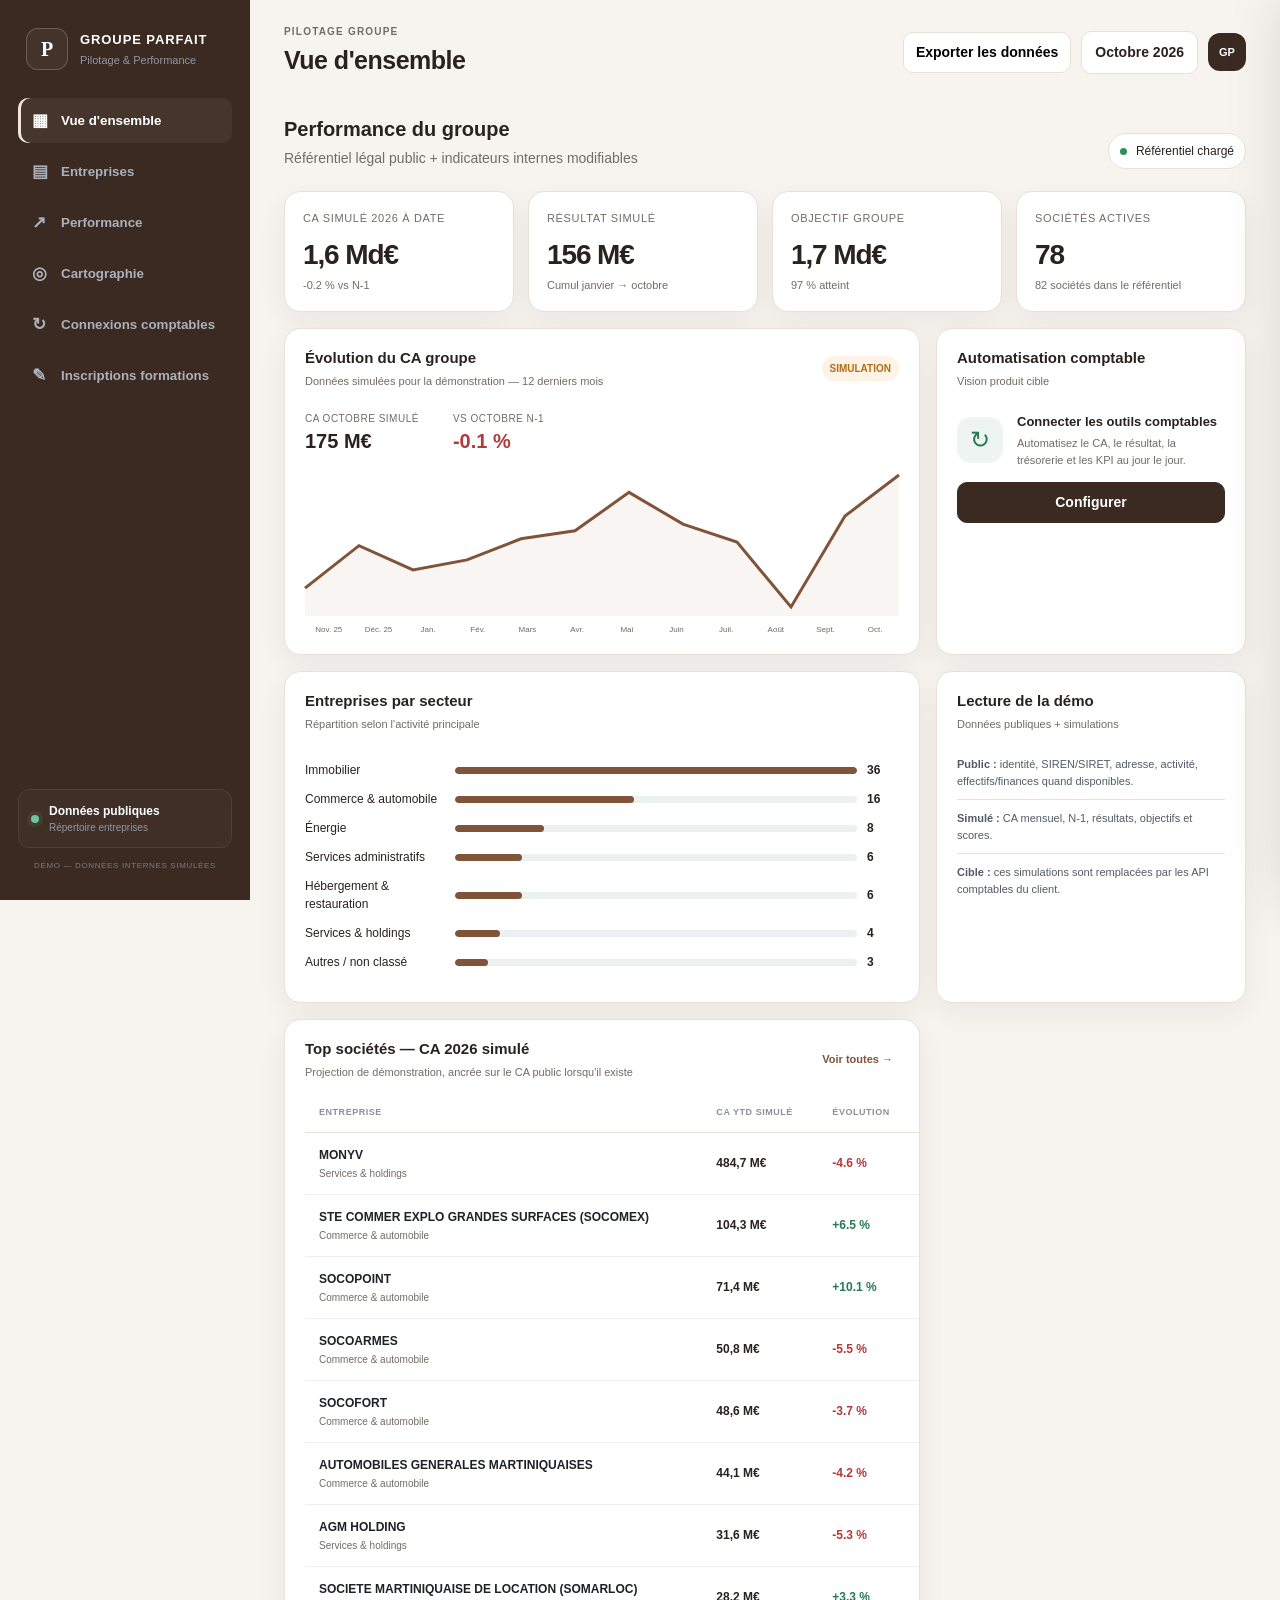
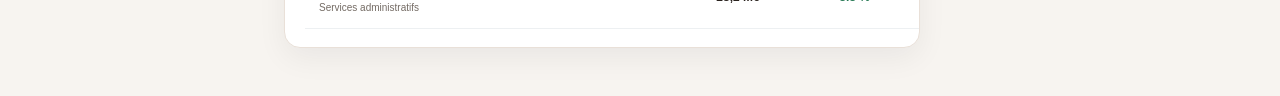
==== index.html @ b649f0ef "Envoyer les inscriptions par e-mail dans la démo" ====
<!DOCTYPE html>
<html lang="fr">
<head>
  <meta charset="UTF-8" />
  <meta name="viewport" content="width=device-width, initial-scale=1.0" />
  <title>Groupe Parfait — Pilotage & Performance</title>
  <link rel="stylesheet" href="style.css?v=20261019-3" />
</head>
<body>
  <div class="app-shell">
    <aside class="sidebar">
      <div class="brand">
        <div class="brand-mark">P</div>
        <div>
          <strong>GROUPE PARFAIT</strong>
          <span>Pilotage & Performance</span>
        </div>
      </div>

      <nav class="nav">
        <button class="nav-item active" data-view="overview"><span>▦</span> Vue d'ensemble</button>
        <button class="nav-item" data-view="companies"><span>▤</span> Entreprises</button>
        <button class="nav-item" data-view="performance"><span>↗</span> Performance</button>
        <button class="nav-item" data-view="map"><span>◎</span> Cartographie</button>
        <button class="nav-item" data-view="connections"><span>↻</span> Connexions comptables</button>
        <button class="nav-item" data-view="registrations"><span>✎</span> Inscriptions formations</button>
      </nav>

      <div class="sidebar-bottom">
        <div class="source-card">
          <div class="source-dot"></div>
          <div><b>Données publiques</b><small>Répertoire entreprises</small></div>
        </div>
        <div class="demo-tag">DÉMO — DONNÉES INTERNES SIMULÉES</div>
      </div>
    </aside>

    <main class="main">
      <header class="topbar">
        <div>
          <p class="eyebrow" id="pageEyebrow">PILOTAGE GROUPE</p>
          <h1 id="pageTitle">Vue d'ensemble</h1>
        </div>
        <div class="top-actions">
          <button class="btn ghost" id="exportBtn">Exporter les données</button>
          <div class="period-pill">Octobre 2026</div>
          <div class="avatar">GP</div>
        </div>
      </header>

      <section id="overviewView" class="view active">
        <div class="hero-row">
          <div>
            <h2>Performance du groupe</h2>
            <p class="muted">Référentiel légal public + indicateurs internes modifiables</p>
          </div>
          <div class="status-chip"><span></span> Référentiel chargé</div>
        </div>

        <div class="kpi-grid" id="overviewKpis"></div>

        <div class="dashboard-grid">
          <article class="panel span-8">
            <div class="panel-head"><div><h3>Évolution du CA groupe</h3><p>Données simulées pour la démonstration — 12 derniers mois</p></div><span class="badge orange">SIMULATION</span></div>
            <div id="groupTrend" class="trend-panel"></div>
          </article>

          <article class="panel span-4">
            <div class="panel-head"><div><h3>Automatisation comptable</h3><p>Vision produit cible</p></div></div>
            <div id="automationCard" class="automation-card"></div>
          </article>

          <article class="panel span-8">
            <div class="panel-head"><div><h3>Entreprises par secteur</h3><p>Répartition selon l'activité principale</p></div></div>
            <div id="sectorBars" class="sector-bars"></div>
          </article>

          <article class="panel span-4">
            <div class="panel-head"><div><h3>Lecture de la démo</h3><p>Données publiques + simulations</p></div></div>
            <div class="demo-explain"><p><b>Public :</b> identité, SIREN/SIRET, adresse, activité, effectifs/finances quand disponibles.</p><p><b>Simulé :</b> CA mensuel, N-1, résultats, objectifs et scores.</p><p><b>Cible :</b> ces simulations sont remplacées par les API comptables du client.</p></div>
          </article>

          <article class="panel span-8">
            <div class="panel-head">
              <div><h3>Top sociétés — CA 2026 simulé</h3><p>Projection de démonstration, ancrée sur le CA public lorsqu'il existe</p></div>
              <button class="link-btn" data-go="companies">Voir toutes →</button>
            </div>
            <div class="table-wrap compact"><table><thead><tr><th>Entreprise</th><th>CA YTD simulé</th><th>Évolution</th><th>Résultat YTD</th></tr></thead><tbody id="financialTop"></tbody></table></div>
          </article>

          
        </div>
      </section>

      <section id="companiesView" class="view">
        <div class="toolbar panel">
          <div class="search-box"><span>⌕</span><input id="companySearch" type="search" placeholder="Rechercher une entreprise, un SIREN, une ville…" /></div>
          <select id="statusFilter"><option value="all">Tous les statuts</option><option value="A">Actives</option><option value="C">Fermées</option></select>
          <select id="sectorFilter"><option value="all">Tous les secteurs</option></select>
          <select id="managerFilter"><option value="all">Tous les dirigeants</option><option value="robert">Robert Parfait</option><option value="kevin">Kévin Parfait</option><option value="both">Robert + Kévin</option></select>
          <span class="result-count" id="companyCount"></span>
        </div>
        <div class="panel table-panel">
          <div class="bulk-actions"><span id="selectedCount">0 entreprise sélectionnée</span><button class="btn primary" id="bulkKpiBtn" disabled>+ Appliquer un KPI au lot</button><button class="btn ghost" id="clearSelectionBtn" disabled>Effacer la sélection</button></div>
          <div class="table-wrap"><table class="company-table"><thead><tr><th><input id="selectVisibleCompanies" type="checkbox" aria-label="Sélectionner les entreprises affichées" /></th><th>Entreprise</th><th>SIREN</th><th>Activité</th><th>Ville</th><th>Effectif</th><th>CA 2026 simulé</th><th>Évolution</th><th>Statut</th><th></th></tr></thead><tbody id="companiesTable"></tbody></table></div>
        </div>
      </section>

      <section id="performanceView" class="view">
        <div class="notice"><b>Indicateurs de démonstration.</b> Les scores internes ci-dessous sont simulés localement pour montrer le fonctionnement. Ils ne proviennent pas des données publiques.</div>
        <div class="kpi-grid" id="performanceKpis"></div>
        <div class="panel">
          <div class="panel-head">
            <div><h3>Score de performance</h3><p>Exemple de suivi interne mensuel — cliquez sur une entreprise pour modifier ses données</p></div>
            <select id="performanceFilter"><option value="all">Toutes</option><option value="red">En alerte</option><option value="orange">À surveiller</option><option value="green">Objectif atteint</option></select>
          </div>
          <div class="table-wrap"><table><thead><tr><th>Entreprise</th><th>Secteur</th><th>CA YTD simulé</th><th>Évolution N-1</th><th>Résultat YTD</th><th>Score</th><th>Statut</th></tr></thead><tbody id="performanceTable"></tbody></table></div>
        </div>
      </section>

      <section id="mapView" class="view">
        <div class="panel">
          <div class="panel-head"><div><h3>Cartographie simplifiée du groupe</h3><p>Regroupement automatique par grande famille d'activité</p></div></div>
          <div id="groupMap" class="group-map"></div>
        </div>
      </section>

      <section id="connectionsView" class="view">
        <div class="notice"><b>Vision cible du produit.</b> Les connexions ci-dessous sont présentées dans la démo pour illustrer l'automatisation future. Les boutons de connexion sont simulés localement.</div>
        <div class="connection-hero panel">
          <div><p class="eyebrow">CENTRALISATION FINANCIÈRE</p><h2>Connecter les outils comptables du groupe</h2><p>Chaque filiale peut conserver son logiciel actuel. Le dashboard normalise ensuite les données pour offrir une lecture groupe homogène : CA, résultat, trésorerie, créances, dettes, marges et KPI.</p></div>
          <div class="sync-visual"><div class="sync-node">Sage</div><div class="sync-node">Cegid</div><div class="sync-center">PARFAIT<br><small>Data Hub</small></div><div class="sync-node">EBP</div><div class="sync-node">ERP</div></div>
        </div>
        <div class="connections-grid" id="connectionsGrid"></div>
        <div class="panel data-flow"><div class="panel-head"><div><h3>Flux cible</h3><p>Exemple d'architecture fonctionnelle</p></div></div><div class="flow-row"><div>Outils comptables<br><small>Sage · Cegid · EBP · ERP</small></div><span>→</span><div>Connecteurs<br><small>API · SFTP · imports</small></div><span>→</span><div>Modèle financier commun<br><small>CA · résultat · cash · KPI</small></div><span>→</span><div>Dashboard groupe<br><small>Temps quasi-réel</small></div></div></div>
      </section>

      <section id="registrationsView" class="view">
        <div class="notice"><b>Inscriptions par e-mail.</b> Les réponses sont envoyées à l’adresse indiquée via FormSubmit. Lors du premier envoi, confirmez l’e-mail d’activation reçu à cette adresse.</div>
        <div class="panel registration-panel">
          <div class="panel-head"><div><h3>Créer un lien d’inscription</h3><p>Un formulaire simple à partager pour une formation</p></div></div>
          <form id="trainingForm" class="form-grid">
            <label class="full">Nom de la formation<input id="trainingTitle" required maxlength="120" placeholder="Ex. Formation management" /></label>
            <label class="full">Adresse recevant les inscriptions<input id="trainingEmail" type="email" required maxlength="254" value="xymapartners.contact@gmail.com" /></label>
            <div class="form-actions full"><button class="btn primary" type="submit">Créer le formulaire</button></div>
          </form>
        </div>
        <div class="panel registration-panel">
          <div class="panel-head"><div><h3>Formulaires créés</h3><p>Copiez un lien ou ouvrez le formulaire public</p></div></div>
          <div id="trainingList" class="training-list"></div>
        </div>
      </section>
    </main>
  </div>

  <div class="drawer-overlay" id="drawerOverlay"></div>
  <aside class="company-drawer" id="companyDrawer">
    <button class="drawer-close" id="drawerClose">×</button>
    <div id="drawerContent"></div>
  </aside>

  <div class="modal-overlay" id="kpiModalOverlay">
    <div class="modal">
      <div class="modal-head"><h3>Ajouter un KPI</h3><button id="kpiModalClose">×</button></div>
      <form id="kpiForm" class="form-grid">
        <p class="full modal-context" id="kpiModalContext"></p>
        <label>Nom du KPI<input id="kpiName" required placeholder="Ex. Satisfaction client" /></label>
        <label>Unité<select id="kpiUnit"><option>%</option><option>€</option><option>k€</option><option>M€</option><option>nombre</option><option>jours</option><option>heures</option><option>score</option></select></label>
        <label>Valeur<input id="kpiValue" type="number" step="any" required /></label>
        <label>Objectif<input id="kpiTarget" type="number" step="any" required /></label>
        <label class="full">Commentaire<textarea id="kpiComment" rows="3" placeholder="Commentaire interne…"></textarea></label>
        <div class="form-actions full"><button type="button" class="btn ghost" id="kpiCancel">Annuler</button><button class="btn primary" type="submit">Enregistrer</button></div>
      </form>
    </div>
  </div>

  <script src="data/companies-data.js"></script>
  <script src="app.js?v=20261019-3"></script>
</body>
</html>
---- style.css ----
:root{
  --bg:#f7f4f0;--panel:#fff;--text:#29221e;--muted:#746b64;--line:#e9e0d8;--dark:#3b2a22;
  --accent:#80543a;--accent-soft:#f1e4d8;--green:#287a55;--orange:#b36b16;--red:#b13b3b;--blue:#365f91;
  --shadow:0 10px 30px rgba(15,23,42,.06);--radius:16px;
}
*{box-sizing:border-box} body{margin:0;background:var(--bg);color:var(--text);font:14px/1.5 Inter,ui-sans-serif,-apple-system,BlinkMacSystemFont,"Segoe UI",sans-serif}.app-shell{min-height:100vh;display:flex}.sidebar{width:250px;background:var(--dark);color:#fff;position:fixed;inset:0 auto 0 0;padding:28px 18px;display:flex;flex-direction:column;z-index:20}.brand{display:flex;align-items:center;gap:12px;padding:0 8px 28px}.brand-mark{width:42px;height:42px;border:1px solid #ffffff35;border-radius:12px;display:grid;place-items:center;font:700 20px Georgia,serif;background:#ffffff0b}.brand strong{font-size:13px;letter-spacing:.07em}.brand span{display:block;color:#9098a3;font-size:11px;margin-top:2px}.nav{display:flex;flex-direction:column;gap:6px}.nav-item{border:0;background:transparent;color:#aab1ba;text-align:left;border-radius:10px;padding:12px 14px;display:flex;align-items:center;gap:11px;cursor:pointer;font-weight:600}.nav-item:hover,.nav-item.active{background:#ffffff0d;color:#fff}.nav-item.active{box-shadow:inset 3px 0 var(--accent-soft)}.nav-item span{font-size:17px;width:18px}.sidebar-bottom{margin-top:auto}.source-card{padding:12px;border:1px solid #ffffff12;border-radius:12px;display:flex;gap:10px;align-items:center;background:#ffffff06}.source-dot{width:8px;height:8px;border-radius:50%;background:#6fc49e;box-shadow:0 0 0 4px #6fc49e18}.source-card b,.source-card small{display:block}.source-card b{font-size:12px}.source-card small{color:#8f98a4;font-size:10px}.demo-tag{font-size:8px;letter-spacing:.08em;color:#737c88;margin-top:12px;text-align:center}.main{margin-left:250px;padding:0 34px 48px;width:calc(100% - 250px)}.topbar{height:104px;display:flex;align-items:center;justify-content:space-between}.eyebrow{font-size:10px;letter-spacing:.12em;color:var(--muted);font-weight:700;margin:0 0 3px}.topbar h1{font-size:25px;margin:0;letter-spacing:-.02em}.top-actions{display:flex;align-items:center;gap:10px}.period-pill{background:#fff;border:1px solid var(--line);border-radius:10px;padding:10px 13px;font-weight:600}.avatar{width:38px;height:38px;border-radius:12px;background:var(--dark);color:#fff;display:grid;place-items:center;font-size:11px;font-weight:700}.view{display:none}.view.active{display:block}.hero-row{display:flex;justify-content:space-between;align-items:flex-end;margin:10px 0 22px}.hero-row h2{font-size:20px;margin:0}.muted{margin:4px 0 0;color:var(--muted)}.status-chip{background:#fff;border:1px solid var(--line);padding:8px 11px;border-radius:999px;font-size:12px}.status-chip span{display:inline-block;width:7px;height:7px;border-radius:50%;background:#2f8c5c;margin-right:6px}.kpi-grid{display:grid;grid-template-columns:repeat(4,1fr);gap:14px;margin-bottom:16px}.kpi-card{background:var(--panel);border:1px solid var(--line);border-radius:var(--radius);padding:18px;box-shadow:var(--shadow)}.kpi-label{font-size:11px;color:var(--muted);text-transform:uppercase;letter-spacing:.06em}.kpi-value{font-size:28px;font-weight:750;letter-spacing:-.04em;margin:7px 0 1px}.kpi-note{font-size:11px;color:var(--muted)}.dashboard-grid{display:grid;grid-template-columns:repeat(12,1fr);gap:16px}.span-8{grid-column:span 8}.span-4{grid-column:span 4}.panel{background:#fff;border:1px solid var(--line);border-radius:var(--radius);box-shadow:var(--shadow)}.panel-head{padding:18px 20px 14px;display:flex;justify-content:space-between;gap:12px;align-items:center}.panel-head h3{font-size:15px;margin:0}.panel-head p{font-size:11px;color:var(--muted);margin:3px 0 0}.sector-bars{padding:4px 20px 20px}.sector-row{display:grid;grid-template-columns:140px 1fr 32px;gap:10px;align-items:center;margin:11px 0;font-size:12px}.bar-track{height:7px;background:#edf0f2;border-radius:99px;overflow:hidden}.bar-fill{height:100%;background:var(--accent);border-radius:99px}.rank-list{padding:0 20px 20px}.rank-item{display:flex;justify-content:space-between;padding:11px 0;border-bottom:1px solid var(--line)}.rank-item:last-child{border:0}.rank-item small{color:var(--muted)}.rank-count{font-weight:700}.coverage-list{padding:0 20px 20px}.coverage-item{margin:14px 0}.coverage-line{display:flex;justify-content:space-between;font-size:12px;margin-bottom:6px}.coverage-track{height:6px;background:#edf0f2;border-radius:99px}.coverage-fill{height:100%;background:#4c718c;border-radius:99px}.table-wrap{overflow:auto}.table-wrap.compact{padding:0 20px 18px}table{width:100%;border-collapse:collapse;min-width:720px}th{text-align:left;color:#8a919b;text-transform:uppercase;font-size:9px;letter-spacing:.06em;font-weight:700;padding:12px 14px;border-bottom:1px solid var(--line)}td{padding:13px 14px;border-bottom:1px solid #edf0f2;font-size:12px;vertical-align:middle}tbody tr:hover{background:#f8fafb}.company-name{font-weight:700;color:#1d2227}.company-sub{font-size:10px;color:var(--muted);margin-top:2px}.money{font-variant-numeric:tabular-nums;font-weight:650}.badge{display:inline-flex;align-items:center;gap:5px;padding:5px 8px;border-radius:999px;font-size:10px;font-weight:700}.badge.active,.badge.green{background:#eaf5ef;color:var(--green)}.badge.closed,.badge.red{background:#fbecec;color:var(--red)}.badge.orange{background:#fff3e6;color:var(--orange)}.badge.neutral{background:#f0f2f4;color:#656d77}.link-btn{border:0;background:none;color:var(--accent);font-size:11px;font-weight:700;cursor:pointer}.toolbar{padding:12px;display:flex;gap:9px;align-items:center;margin-bottom:14px}.search-box{flex:1;min-width:260px;display:flex;align-items:center;gap:8px;border:1px solid var(--line);background:#f9fafb;border-radius:10px;padding:9px 11px}.search-box input{width:100%;border:0;outline:0;background:transparent;font:inherit}.toolbar select,.panel-head select{border:1px solid var(--line);background:#fff;border-radius:10px;padding:9px 10px;font:inherit;color:#4d5560}.result-count{white-space:nowrap;color:var(--muted);font-size:11px;padding:0 8px}.table-panel{overflow:hidden}.company-table tbody tr{cursor:pointer}.btn{border:1px solid var(--line);border-radius:10px;padding:9px 12px;font:inherit;font-weight:650;cursor:pointer}.btn.ghost{background:#fff}.btn.primary{background:var(--dark);border-color:var(--dark);color:#fff}.notice{border:1px solid #f1d5a8;background:#fff9ee;color:#745226;border-radius:12px;padding:12px 15px;margin-bottom:14px;font-size:12px}.score{display:flex;align-items:center;gap:8px}.score-bar{width:76px;height:6px;background:#edf0f2;border-radius:99px;overflow:hidden}.score-fill{height:100%;border-radius:99px}.score-fill.green{background:var(--green)}.score-fill.orange{background:var(--orange)}.score-fill.red{background:var(--red)}.group-map{padding:20px;display:grid;grid-template-columns:repeat(3,1fr);gap:14px}.group-node{border:1px solid var(--line);border-radius:14px;padding:16px;background:#fafbfc}.group-node h4{margin:0 0 4px}.group-node p{margin:0;color:var(--muted);font-size:11px}.group-companies{display:flex;flex-wrap:wrap;gap:6px;margin-top:12px}.company-pill{background:#fff;border:1px solid var(--line);border-radius:8px;padding:6px 8px;font-size:10px;cursor:pointer}.drawer-overlay{position:fixed;inset:0;background:#0d111780;opacity:0;pointer-events:none;transition:.2s;z-index:40}.drawer-overlay.open{opacity:1;pointer-events:auto}.company-drawer{position:fixed;right:-720px;top:0;width:min(690px,94vw);height:100vh;background:#fff;z-index:50;transition:.28s ease;box-shadow:-20px 0 60px rgba(0,0,0,.16);overflow-y:auto}.company-drawer.open{right:0}.drawer-close{position:absolute;right:18px;top:18px;border:1px solid var(--line);background:#fff;width:34px;height:34px;border-radius:10px;font-size:20px;cursor:pointer}.drawer-header{padding:32px 34px 22px;border-bottom:1px solid var(--line)}.drawer-header .eyebrow{margin-bottom:6px}.drawer-header h2{font-size:25px;margin:0 50px 4px 0}.drawer-body{padding:26px 34px 50px}.section-title{font-size:11px;letter-spacing:.08em;text-transform:uppercase;color:#7e8792;font-weight:750;margin:4px 0 12px}.info-grid{display:grid;grid-template-columns:repeat(2,1fr);gap:10px;margin-bottom:24px}.info-box{border:1px solid var(--line);border-radius:12px;padding:12px}.info-box small{display:block;color:var(--muted);font-size:9px;text-transform:uppercase;letter-spacing:.05em;margin-bottom:4px}.info-box b{font-size:12px;word-break:break-word}.data-source{font-size:9px;color:#8b939d;margin-top:4px}.internal-box{border-color:#d6e4df;background:#f7fbf9}.finance-grid{display:grid;grid-template-columns:repeat(3,1fr);gap:10px;margin-bottom:24px}.finance-card{background:#f7f8fa;border-radius:12px;padding:14px}.finance-card small{color:var(--muted);font-size:9px;text-transform:uppercase}.finance-card strong{display:block;font-size:17px;margin-top:4px}.edit-form{display:grid;grid-template-columns:1fr 1fr;gap:10px;margin-bottom:24px}.edit-form label,.form-grid label{font-size:10px;color:var(--muted);font-weight:650}.edit-form input,.edit-form textarea,.edit-form select,.form-grid input,.form-grid textarea,.form-grid select{width:100%;margin-top:5px;border:1px solid var(--line);border-radius:9px;padding:10px;font:inherit;color:var(--text);background:#fff}.edit-form .full,.form-grid .full{grid-column:1/-1}.kpi-list{display:flex;flex-direction:column;gap:8px;margin-bottom:14px}.kpi-row{display:grid;grid-template-columns:1.5fr .65fr .65fr .8fr auto;gap:8px;align-items:center;padding:11px;border:1px solid var(--line);border-radius:10px}.kpi-row span,.kpi-row b{font-size:11px}.kpi-row small{color:var(--muted)}.icon-btn{border:0;background:#f2f4f6;border-radius:8px;width:28px;height:28px;cursor:pointer}.modal-overlay{position:fixed;inset:0;background:#0d111780;display:none;place-items:center;z-index:70}.modal-overlay.open{display:grid}.modal{width:min(530px,92vw);background:#fff;border-radius:16px;box-shadow:0 30px 80px rgba(0,0,0,.25)}.modal-head{display:flex;justify-content:space-between;padding:18px 20px;border-bottom:1px solid var(--line)}.modal-head h3{margin:0}.modal-head button{border:0;background:none;font-size:22px;cursor:pointer}.form-grid{display:grid;grid-template-columns:1fr 1fr;gap:12px;padding:20px}.form-actions{display:flex;justify-content:flex-end;gap:8px;margin-top:4px}.empty{text-align:center;color:var(--muted);padding:34px}.positive{color:var(--green)}.negative{color:var(--red)}
@media(max-width:1050px){.sidebar{width:210px}.main{margin-left:210px;width:calc(100% - 210px);padding:0 20px 40px}.kpi-grid{grid-template-columns:repeat(2,1fr)}.span-8,.span-4{grid-column:span 12}.group-map{grid-template-columns:repeat(2,1fr)}}
@media(max-width:760px){.sidebar{position:static;width:100%;height:auto;padding:14px}.app-shell{display:block}.nav{flex-direction:row;overflow:auto}.sidebar-bottom{display:none}.main{margin:0;width:100%;padding:0 14px 32px}.topbar{height:90px}.top-actions .btn,.period-pill{display:none}.kpi-grid{grid-template-columns:1fr 1fr}.toolbar{flex-wrap:wrap}.search-box{min-width:100%}.group-map{grid-template-columns:1fr}.info-grid,.finance-grid,.edit-form{grid-template-columns:1fr}.kpi-row{grid-template-columns:1fr 1fr}.kpi-row>*:nth-child(n+3){display:none}}
.trend-panel{padding:4px 20px 18px}.trend-summary{display:flex;gap:34px;margin:4px 0 10px}.trend-summary span{display:block;color:var(--muted);font-size:10px;text-transform:uppercase;letter-spacing:.05em}.trend-summary strong{font-size:20px}.sparkline{width:100%;height:150px;color:var(--accent);overflow:visible}.month-axis{display:grid;grid-template-columns:repeat(12,1fr);gap:2px;color:var(--muted);font-size:8px;text-align:center;margin-top:2px}.automation-card{padding:8px 20px 22px;display:grid;grid-template-columns:auto 1fr;gap:14px;align-items:center}.automation-card .btn{grid-column:1/-1}.automation-icon{width:46px;height:46px;border-radius:14px;background:#eef4f1;color:var(--green);display:grid;place-items:center;font-size:24px}.automation-card b{font-size:13px}.automation-card p{font-size:11px;color:var(--muted);margin:3px 0 0}.demo-explain{padding:0 20px 18px}.demo-explain p{font-size:11px;color:#525b66;line-height:1.5;border-bottom:1px solid var(--line);padding:10px 0;margin:0}.demo-explain p:last-child{border-bottom:0}.company-chart{background:#f8fafb;border:1px solid var(--line);border-radius:12px;padding:12px;margin-bottom:10px}.company-chart .sparkline{height:130px}.monthly{max-height:330px;border:1px solid var(--line);border-radius:12px;margin-bottom:24px}.monthly table{min-width:560px}.connection-hero{padding:24px 26px;margin-bottom:16px;display:grid;grid-template-columns:1.2fr 1fr;gap:30px;align-items:center}.connection-hero h2{margin:4px 0 8px}.connection-hero p{color:var(--muted);max-width:700px;line-height:1.55}.sync-visual{display:grid;grid-template-columns:1fr 1.2fr 1fr;gap:9px;align-items:center}.sync-node,.sync-center{border:1px solid var(--line);background:#f8fafb;border-radius:12px;padding:12px;text-align:center;font-size:11px;font-weight:700}.sync-center{grid-row:span 2;background:var(--dark);color:white;padding:22px 10px}.sync-center small{color:#aeb7c2}.connections-grid{display:grid;grid-template-columns:repeat(2,1fr);gap:14px;margin-bottom:16px}.connection-card{background:#fff;border:1px solid var(--line);border-radius:14px;padding:16px;display:grid;grid-template-columns:auto 1fr auto;gap:14px;align-items:center;box-shadow:var(--shadow)}.connection-logo{width:46px;height:46px;border-radius:12px;background:#f0f3f6;display:grid;place-items:center;font-weight:800}.connection-title{display:flex;align-items:center;gap:8px}.connection-title h3{margin:0;font-size:14px}.connection-content p{margin:4px 0 8px;color:var(--muted);font-size:11px}.connection-meta{display:flex;gap:12px;flex-wrap:wrap;color:#8a919b;font-size:9px}.data-flow{margin-bottom:30px}.flow-row{display:flex;align-items:center;justify-content:center;gap:14px;padding:12px 20px 26px}.flow-row>div{flex:1;min-height:78px;border:1px solid var(--line);border-radius:12px;padding:14px;text-align:center;font-weight:700;font-size:12px;background:#fafbfc}.flow-row small{display:block;color:var(--muted);font-weight:400;margin-top:4px}.flow-row>span{color:var(--accent);font-size:22px}.empty-inline{padding:13px;border:1px dashed var(--line);border-radius:10px;color:var(--muted);font-size:11px}
@media(max-width:900px){.connections-grid{grid-template-columns:1fr}.connection-hero{grid-template-columns:1fr}.flow-row{flex-direction:column}.flow-row>div{width:100%}.flow-row>span{transform:rotate(90deg)}}

[hidden]{display:none!important}
.btn:disabled{opacity:.45;cursor:not-allowed}
.bulk-actions{display:flex;align-items:center;gap:10px;flex-wrap:wrap;padding:12px 16px;border-bottom:1px solid var(--line)}
.bulk-actions span{margin-right:auto;color:var(--muted);font-size:12px}
.company-table input[type=checkbox],#selectVisibleCompanies{accent-color:var(--accent);width:16px;height:16px;cursor:pointer}
.drawer-tabs{display:flex;gap:8px;padding:12px 34px;border-bottom:1px solid var(--line)}
.drawer-tab{border:0;background:transparent;padding:9px 12px;color:var(--muted);font:inherit;font-weight:700;cursor:pointer;border-radius:8px}
.drawer-tab.active{background:var(--accent-soft);color:var(--accent)}
#privateNoteForm label{display:block;font-weight:700;margin-bottom:8px}
#privateNote{width:100%;resize:vertical;border:1px solid var(--line);border-radius:10px;padding:12px;font:inherit}
#privateNoteStatus{color:var(--green);font-size:12px}
.modal-context{margin:0;color:var(--muted);font-size:12px}
.registration-panel{margin-bottom:16px}
.training-list{padding:0 20px 20px}
.training-item{display:flex;justify-content:space-between;gap:16px;align-items:center;padding:16px 0;border-top:1px solid var(--line)}
.training-item>div:first-child{min-width:0;flex:1}
.training-item h3{margin:0;font-size:14px}
.training-item p{margin:3px 0 8px;color:var(--muted);font-size:11px}
.training-item input{width:100%;border:1px solid var(--line);border-radius:8px;padding:8px;color:var(--muted);font:inherit;font-size:11px}
.training-actions{display:flex;gap:8px;align-items:center}
.training-actions a{text-decoration:none;white-space:nowrap}
.public-page{min-height:100vh;display:grid;place-items:center;padding:22px}
.public-card{width:min(480px,100%);padding:28px}
.public-brand{display:flex;align-items:center;gap:10px;color:var(--dark);margin-bottom:30px;font-size:12px;letter-spacing:.08em}
.public-brand .brand-mark{background:var(--dark);color:white;width:36px;height:36px}
.public-card h1{font-size:27px;margin:0}
.public-form{display:grid;gap:14px;margin-top:24px}
.public-form label{font-weight:650;font-size:12px}
.public-form input{display:block;width:100%;margin-top:6px;padding:11px;border:1px solid var(--line);border-radius:9px;font:inherit}
.public-form button{margin-top:5px}
.public-disclaimer{border-top:1px solid var(--line);padding-top:14px;margin:24px 0 0;color:var(--muted);font-size:11px}
#registrationMessage{color:var(--green);font-weight:650}
@media(max-width:760px){.training-item{display:block}.training-actions{margin-top:10px}.drawer-tabs{padding:12px 20px}}
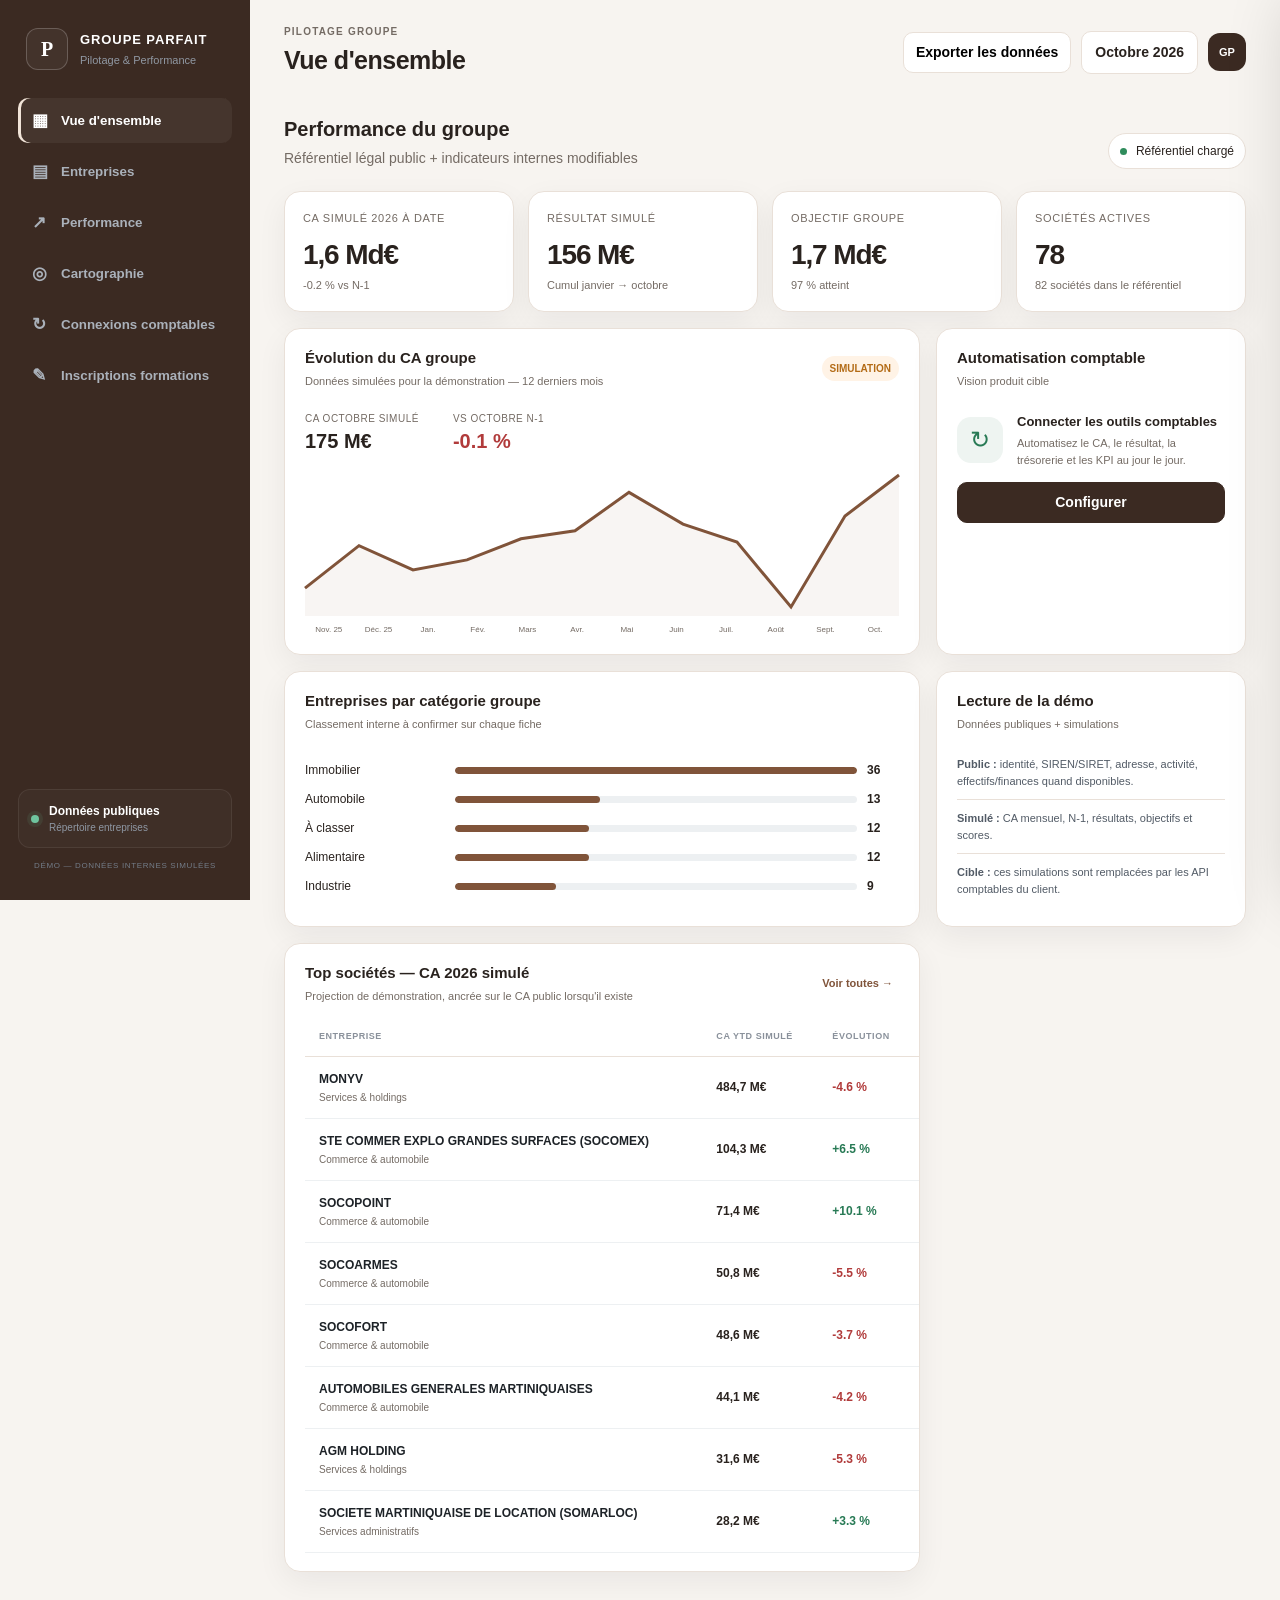
==== commit ebdaf5c7: "Ajouter les logiciels par entreprise et la cartographie interactive" ====
--- a/index.html
+++ b/index.html
@@ -4,7 +4,7 @@
   <meta charset="UTF-8" />
   <meta name="viewport" content="width=device-width, initial-scale=1.0" />
   <title>Groupe Parfait — Pilotage & Performance</title>
-  <link rel="stylesheet" href="style.css?v=20261019-3" />
+  <link rel="stylesheet" href="style.css?v=20261021-1" />
 </head>
 <body>
   <div class="app-shell">
@@ -71,7 +71,7 @@
           </article>
 
           <article class="panel span-8">
-            <div class="panel-head"><div><h3>Entreprises par secteur</h3><p>Répartition selon l'activité principale</p></div></div>
+            <div class="panel-head"><div><h3>Entreprises par catégorie groupe</h3><p>Classement interne à confirmer sur chaque fiche</p></div></div>
             <div id="sectorBars" class="sector-bars"></div>
           </article>
 
@@ -96,13 +96,14 @@
         <div class="toolbar panel">
           <div class="search-box"><span>⌕</span><input id="companySearch" type="search" placeholder="Rechercher une entreprise, un SIREN, une ville…" /></div>
           <select id="statusFilter"><option value="all">Tous les statuts</option><option value="A">Actives</option><option value="C">Fermées</option></select>
-          <select id="sectorFilter"><option value="all">Tous les secteurs</option></select>
+          <select id="sectorFilter" aria-label="Catégorie groupe"><option value="all">Toutes les catégories</option><option>Immobilier</option><option>Automobile</option><option>Alimentaire</option><option>Industrie</option><option value="">À classer</option></select>
+          <select id="accountingFilter" aria-label="Logiciel comptable"><option value="all">Tous les logiciels comptables</option></select>
           <select id="managerFilter"><option value="all">Tous les dirigeants</option><option value="robert">Robert Parfait</option><option value="kevin">Kévin Parfait</option><option value="both">Robert + Kévin</option></select>
           <span class="result-count" id="companyCount"></span>
         </div>
         <div class="panel table-panel">
           <div class="bulk-actions"><span id="selectedCount">0 entreprise sélectionnée</span><button class="btn primary" id="bulkKpiBtn" disabled>+ Appliquer un KPI au lot</button><button class="btn ghost" id="clearSelectionBtn" disabled>Effacer la sélection</button></div>
-          <div class="table-wrap"><table class="company-table"><thead><tr><th><input id="selectVisibleCompanies" type="checkbox" aria-label="Sélectionner les entreprises affichées" /></th><th>Entreprise</th><th>SIREN</th><th>Activité</th><th>Ville</th><th>Effectif</th><th>CA 2026 simulé</th><th>Évolution</th><th>Statut</th><th></th></tr></thead><tbody id="companiesTable"></tbody></table></div>
+          <div class="table-wrap"><table class="company-table"><thead><tr><th><input id="selectVisibleCompanies" type="checkbox" aria-label="Sélectionner les entreprises affichées" /></th><th>Entreprise</th><th>SIREN</th><th>Catégorie groupe</th><th>Logiciel comptable</th><th>Activité</th><th>Ville</th><th>Effectif</th><th>CA 2026 simulé</th><th>Évolution</th><th>Statut</th><th></th></tr></thead><tbody id="companiesTable"></tbody></table></div>
         </div>
       </section>
 
@@ -120,7 +121,8 @@
 
       <section id="mapView" class="view">
         <div class="panel">
-          <div class="panel-head"><div><h3>Cartographie simplifiée du groupe</h3><p>Regroupement automatique par grande famille d'activité</p></div></div>
+          <div class="panel-head"><div><h3>Cartographie du groupe</h3><p>Cliquez sur une tuile pour afficher ses entreprises et ses KPI</p></div><select id="mapMode" aria-label="Regrouper la cartographie"><option value="category">Par catégorie groupe</option><option value="accounting">Par logiciel comptable</option><option value="softwareType">Par type de logiciel</option><option value="softwareName">Par autre logiciel</option></select></div>
+          <p class="map-help">Les catégories déduites de l’activité sont des suggestions. Vérifiez-les dans la fiche de chaque entreprise. Les KPI financiers restent simulés.</p>
           <div id="groupMap" class="group-map"></div>
         </div>
       </section>
@@ -175,6 +177,6 @@
   </div>
 
   <script src="data/companies-data.js"></script>
-  <script src="app.js?v=20261019-3"></script>
+  <script src="app.js?v=20261021-1"></script>
 </body>
 </html>
--- a/style.css
+++ b/style.css
@@ -42,3 +42,27 @@
 .public-disclaimer{border-top:1px solid var(--line);padding-top:14px;margin:24px 0 0;color:var(--muted);font-size:11px}
 #registrationMessage{color:var(--green);font-weight:650}
 @media(max-width:760px){.training-item{display:block}.training-actions{margin-top:10px}.drawer-tabs{padding:12px 20px}}
+.map-help{margin:0 20px;color:var(--muted);font-size:11px}
+.group-node{min-width:0;background:#fcfaf8}
+.group-node.expanded{grid-column:1/-1;background:#fff;border-color:#d9bda7}
+.group-node-head{width:100%;border:0;background:none;padding:0;display:flex;justify-content:space-between;align-items:center;gap:10px;text-align:left;color:var(--text);cursor:pointer;font:inherit}
+.group-node-head strong,.group-node-head small{display:block}
+.group-node-head strong{font-size:14px}
+.group-node-head small{font-size:11px;color:var(--muted);font-weight:400}
+.group-node-head>span:last-child{font-size:24px;line-height:1;color:var(--accent)}
+.group-stats{display:flex;gap:16px;flex-wrap:wrap;margin-top:14px;color:var(--muted);font-size:11px}
+.group-stats b{color:var(--text)}
+.group-details{border-top:1px solid var(--line);margin-top:16px;padding-top:16px}
+.group-details h4{margin:16px 0 8px}
+.group-detail-stats{display:grid;grid-template-columns:repeat(3,1fr);gap:10px}
+.group-detail-stats div,.group-kpis>div{border:1px solid var(--line);border-radius:9px;padding:10px;background:#fcfaf8}
+.group-detail-stats small,.group-detail-stats b,.group-kpis b,.group-kpis span{display:block}
+.group-detail-stats small,.group-kpis span{font-size:11px;color:var(--muted)}
+.group-kpis{display:grid;grid-template-columns:repeat(2,1fr);gap:8px}
+.group-companies{max-height:350px;overflow:auto}
+.other-software-list{display:grid;gap:7px;margin-bottom:12px}
+.software-row{display:flex;justify-content:space-between;align-items:center;border:1px solid var(--line);border-radius:9px;padding:9px 11px}
+.software-row b,.software-row small{display:block}
+.software-row small{color:var(--muted)}
+#internalSaveStatus{align-self:center;font-size:11px;color:var(--green)}
+@media(max-width:760px){.group-detail-stats,.group-kpis{grid-template-columns:1fr}.group-map{padding:14px}.panel-head:has(#mapMode){align-items:stretch;flex-direction:column}}
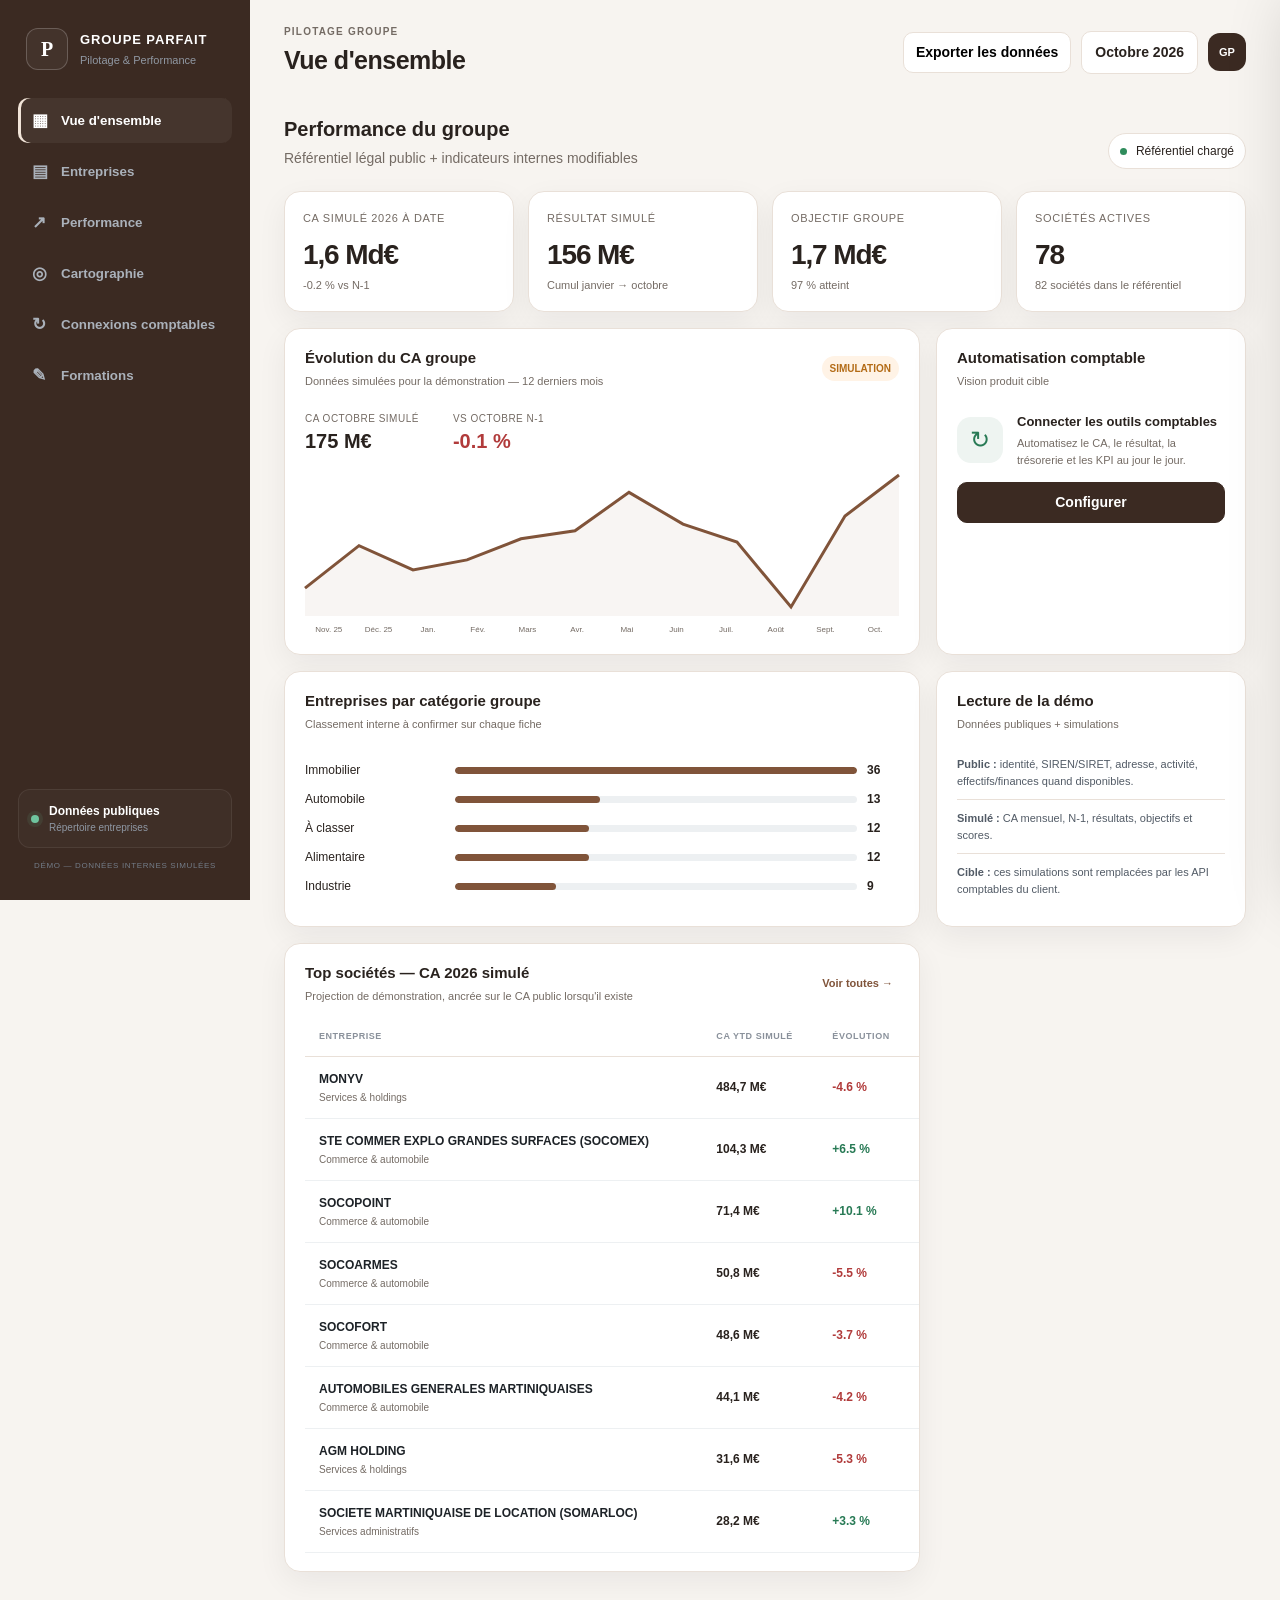
==== commit c7067fe3: "Ajouter le parcours de formation interactif en démo" ====
--- a/index.html
+++ b/index.html
@@ -4,7 +4,9 @@
   <meta charset="UTF-8" />
   <meta name="viewport" content="width=device-width, initial-scale=1.0" />
   <title>Groupe Parfait — Pilotage & Performance</title>
-  <link rel="stylesheet" href="style.css?v=20261021-1" />
+  <link rel="stylesheet" href="style.css?v=20261021-4" />
+  <link rel="stylesheet" href="cartography.css?v=20261021-4" />
+  <link rel="stylesheet" href="training.css?v=20261029-1" />
 </head>
 <body>
   <div class="app-shell">
@@ -23,7 +25,7 @@
         <button class="nav-item" data-view="performance"><span>↗</span> Performance</button>
         <button class="nav-item" data-view="map"><span>◎</span> Cartographie</button>
         <button class="nav-item" data-view="connections"><span>↻</span> Connexions comptables</button>
-        <button class="nav-item" data-view="registrations"><span>✎</span> Inscriptions formations</button>
+        <button class="nav-item" data-view="registrations"><span>✎</span> Formations</button>
       </nav>
 
       <div class="sidebar-bottom">
@@ -120,10 +122,25 @@
       </section>
 
       <section id="mapView" class="view">
-        <div class="panel">
-          <div class="panel-head"><div><h3>Cartographie du groupe</h3><p>Cliquez sur une tuile pour afficher ses entreprises et ses KPI</p></div><select id="mapMode" aria-label="Regrouper la cartographie"><option value="category">Par catégorie groupe</option><option value="accounting">Par logiciel comptable</option><option value="softwareType">Par type de logiciel</option><option value="softwareName">Par autre logiciel</option></select></div>
-          <p class="map-help">Les catégories déduites de l’activité sont des suggestions. Vérifiez-les dans la fiche de chaque entreprise. Les KPI financiers restent simulés.</p>
-          <div id="groupMap" class="group-map"></div>
+        <div class="panel map-module">
+          <div class="map-module-header">
+            <div><h3>Cartographie du groupe</h3><p>Explorez les catégories, les logiciels et les entreprises du référentiel.</p></div>
+            <div class="map-controls">
+              <div class="map-search-wrap"><input id="mapSearch" type="search" placeholder="Entreprise, logiciel, famille, pôle…" aria-label="Rechercher dans la cartographie" autocomplete="off" role="combobox" aria-controls="mapSearchResults" aria-expanded="false" /><div id="mapSearchResults" class="map-search-results" role="listbox" hidden></div></div>
+              <div class="map-mode-switch" role="group" aria-label="Vue de la cartographie">
+                <button type="button" class="map-mode-button active" data-map-mode="category" aria-pressed="true">Par pôle</button>
+                <button type="button" class="map-mode-button" data-map-mode="software" aria-pressed="false">Par logiciel</button>
+              </div>
+              <label class="map-sample-toggle"><input id="mapSampleToggle" type="checkbox" checked /> Afficher l’échantillon démo</label>
+            </div>
+          </div>
+          <div id="mapSummary" class="map-summary"></div>
+          <div class="map-disclaimer">Démonstration : les affectations logicielles et KPI de huit entreprises sont fictifs. Ils restent dans cette cartographie, sans modifier les fiches ni l’export. Les montants et scores sont simulés.</div>
+          <div id="mapToolbar" class="map-toolbar"></div>
+          <div class="map-workspace">
+            <div id="mapCanvas" class="map-canvas" aria-label="Cartographie interactive"></div>
+            <aside id="mapInsights" class="map-insights" aria-label="Analyse de la sélection"></aside>
+          </div>
         </div>
       </section>
 
@@ -138,19 +155,24 @@
       </section>
 
       <section id="registrationsView" class="view">
-        <div class="notice"><b>Inscriptions par e-mail.</b> Les réponses sont envoyées à l’adresse indiquée via FormSubmit. Lors du premier envoi, confirmez l’e-mail d’activation reçu à cette adresse.</div>
-        <div class="panel registration-panel">
-          <div class="panel-head"><div><h3>Créer un lien d’inscription</h3><p>Un formulaire simple à partager pour une formation</p></div></div>
+        <div class="training-intro"><div><p class="eyebrow">PARCOURS DE FORMATION</p><h2>Former, suivre et mesurer l’impact</h2><p>De l’inscription au questionnaire de satisfaction, suivez chaque étape au même endroit.</p></div><button class="btn primary" id="trainingCreateButton" type="button">+ Créer une formation test</button></div>
+        <div class="training-notice"><b>Démo interactive.</b> Les trois formations terminées et la formation à venir contiennent des données fictives. Les inscriptions, présences, supports ajoutés et réponses testées sur cet appareil sont conservés uniquement dans ce navigateur. Une collecte centralisée sur plusieurs appareils nécessite un service sécurisé.</div>
+        <div id="trainingSummary" class="training-summary"></div>
+        <div class="panel training-create-panel" id="trainingCreatePanel" hidden>
+          <div class="panel-head"><div><h3>Créer une formation test</h3><p>Choisissez l’entreprise et les dates pour générer son formulaire d’inscription.</p></div><button type="button" class="btn ghost" id="trainingCreateClose">Fermer</button></div>
           <form id="trainingForm" class="form-grid">
-            <label class="full">Nom de la formation<input id="trainingTitle" required maxlength="120" placeholder="Ex. Formation management" /></label>
+            <label class="full">Nom de la formation<input id="trainingTitle" required maxlength="120" placeholder="Ex. Prise en main du logiciel de gestion" /></label>
+            <label>Entreprise concernée<select id="trainingCompany" required><option value="">Choisir une entreprise</option></select></label>
+            <label>Format des dates<select id="trainingDateMode"><option value="single">Une date</option><option value="period">Une période / plusieurs dates</option></select></label>
+            <label>Date de début<input id="trainingStart" type="date" required /></label>
+            <label id="trainingEndLabel" hidden>Date de fin<input id="trainingEnd" type="date" /></label>
             <label class="full">Adresse recevant les inscriptions<input id="trainingEmail" type="email" required maxlength="254" value="xymapartners.contact@gmail.com" /></label>
-            <div class="form-actions full"><button class="btn primary" type="submit">Créer le formulaire</button></div>
+            <p class="full training-form-help">Le formulaire fonctionne par e-mail. Le suivi automatisé des participants et les étapes suivantes sont réservés à la version complète.</p>
+            <div class="form-actions full"><button class="btn primary" type="submit">Créer la formation et son formulaire</button></div>
           </form>
         </div>
-        <div class="panel registration-panel">
-          <div class="panel-head"><div><h3>Formulaires créés</h3><p>Copiez un lien ou ouvrez le formulaire public</p></div></div>
-          <div id="trainingList" class="training-list"></div>
-        </div>
+        <div class="training-list-head"><div class="training-tabs" role="group" aria-label="Période des formations"><button type="button" class="training-tab active" data-training-tab="active" aria-pressed="true">En cours et à venir <span id="trainingActiveCount"></span></button><button type="button" class="training-tab" data-training-tab="history" aria-pressed="false">Historique <span id="trainingHistoryCount"></span></button></div></div>
+        <div class="training-layout"><div class="panel training-list-panel"><div id="trainingList" class="training-list"></div></div><div id="trainingDetail" class="panel training-detail-panel"></div></div>
       </section>
     </main>
   </div>
@@ -177,6 +199,7 @@
   </div>
 
   <script src="data/companies-data.js"></script>
-  <script src="app.js?v=20261021-1"></script>
+  <script src="app.js?v=20261029-1"></script>
+  <script src="training.js?v=20261029-1"></script>
 </body>
 </html>
--- a/style.css
+++ b/style.css
@@ -66,3 +66,7 @@
 .software-row small{color:var(--muted)}
 #internalSaveStatus{align-self:center;font-size:11px;color:var(--green)}
 @media(max-width:760px){.group-detail-stats,.group-kpis{grid-template-columns:1fr}.group-map{padding:14px}.panel-head:has(#mapMode){align-items:stretch;flex-direction:column}}
+.toolbar{flex-wrap:wrap}
+.toolbar .search-box{flex:1 1 100%;min-width:0}
+.toolbar select{flex:1 1 165px;min-width:0;max-width:100%}
+.toolbar .result-count{margin-left:auto}
--- a/cartography.css
+++ b/cartography.css
@@ -0,0 +1,75 @@
+.map-module{overflow:hidden}
+.map-module{background:#f8f9fb}
+.map-module-header{background:#fff}
+.map-module-header{padding:20px;display:flex;align-items:center;justify-content:space-between;gap:20px}
+.map-module-header h3{margin:0;font-size:17px}
+.map-module-header p{margin:3px 0 0;color:var(--muted);font-size:12px}
+.map-controls{display:flex;gap:10px;align-items:center;flex-wrap:wrap}
+.map-controls input[type="search"]{width:250px;max-width:100%;border:1px solid var(--line);border-radius:9px;padding:10px 12px;font:inherit;background:#fff;color:var(--text)}
+.map-search-wrap{position:relative}.map-search-wrap input[type="search"]{width:275px;background:#f7f8fa}
+.map-search-results{position:absolute;top:calc(100% + 5px);left:0;width:min(390px,90vw);max-height:290px;overflow:auto;border:1px solid #d5dce6;border-radius:10px;background:#fff;box-shadow:0 15px 30px #23375220;z-index:10;padding:5px}
+.map-search-results button{display:block;width:100%;padding:9px;text-align:left;border:0;border-radius:6px;background:#fff;color:var(--text);font:inherit;font-size:11px;cursor:pointer}.map-search-results button:hover,.map-search-results button:focus{background:#f3eee9}.map-search-results small{display:block;color:var(--muted)}
+.map-mode-switch{display:flex;padding:3px;background:#f3ebe4;border:1px solid var(--line);border-radius:10px}
+.map-mode-button{border:0;background:transparent;color:var(--muted);font:inherit;font-weight:650;font-size:12px;padding:8px 11px;border-radius:7px;cursor:pointer;white-space:nowrap}
+.map-mode-button.active{background:var(--dark);color:#fff}
+.map-sample-toggle{display:flex;align-items:center;gap:7px;font-size:11px;color:var(--muted);white-space:nowrap;cursor:pointer}
+.map-sample-toggle input{accent-color:var(--accent)}
+.map-summary{display:flex;gap:0;flex-wrap:wrap;border-top:1px solid var(--line);border-bottom:1px solid var(--line);padding:12px 20px}
+.map-summary{background:#fff}
+.map-summary-item{display:flex;align-items:baseline;gap:7px;padding:0 18px;border-right:1px solid var(--line);font-size:11px;color:var(--muted)}
+.map-summary-item:first-child{padding-left:0}.map-summary-item:last-child{border-right:0}
+.map-summary-item b{font-size:20px;color:var(--text)}
+.map-disclaimer{padding:9px 20px;background:#fcf8f3;color:#785944;font-size:11px;border-bottom:1px solid var(--line)}
+.map-toolbar{min-height:56px;padding:10px 18px;display:flex;align-items:center;gap:14px;color:#617083;font-size:11px}
+.map-back{border:1px solid #d5dce6;border-radius:6px;background:#fff;padding:7px 10px;color:#46576d;cursor:pointer}.map-back:disabled{opacity:.45;cursor:default}
+.map-crumbs{display:flex;align-items:center;gap:8px;min-width:0;white-space:nowrap;overflow:auto}.map-crumbs button{border:0;background:transparent;color:#52647b;cursor:pointer;font:inherit;padding:0}.map-crumbs b{color:#1d2b41}
+.map-legend{margin-left:auto;display:flex;align-items:center;gap:10px;flex-wrap:wrap}.map-legend span{display:flex;align-items:center;gap:4px;white-space:nowrap}.map-legend i{display:inline-block;width:7px;height:7px;border-radius:50%}
+.map-workspace{display:grid;grid-template-columns:minmax(0,1fr) 330px;min-height:650px;gap:12px;padding:0 12px 12px}
+.map-canvas{min-width:0;overflow:auto;padding:18px;display:flex;gap:20px;position:relative;border:1px solid #dde3eb;border-radius:11px;background-color:#fbfcfe;background-image:radial-gradient(#ccd6e3 .7px,transparent .7px);background-size:21px 21px}
+.map-links{position:absolute;top:0;left:0;pointer-events:none;overflow:visible;z-index:0}.map-links path{fill:none;stroke:#b2bfd0;stroke-width:1.5}
+.map-column{flex:0 0 133px;min-width:0;position:relative;z-index:1}
+.map-column:nth-of-type(2){flex-basis:165px}
+.map-column.companies{flex-basis:218px;background:#f5f7fa;border:1px solid #d8e0eb;border-radius:10px;padding:10px;margin:-10px 0;max-height:690px}
+.map-column.software{flex-basis:150px}
+.map-column-head{height:28px;display:flex;justify-content:space-between;align-items:center;margin-bottom:12px;color:#506076;font-size:11px;font-weight:700;white-space:nowrap;overflow:hidden}
+.map-column-head b{background:#f1e9e2;border-radius:5px;padding:2px 6px;color:var(--accent)}
+.map-node-list{display:flex;flex-direction:column;gap:8px;max-height:610px;overflow:auto;padding:2px 2px 4px}
+.map-root,.map-node,.map-company{width:100%;font:inherit;text-align:left;border-radius:11px;cursor:pointer}
+.map-root{border:1px solid var(--dark);background:var(--dark);color:#fff;padding:14px;min-height:120px;display:flex;flex-direction:column;justify-content:center;gap:6px;box-shadow:0 10px 20px #3b2a2222;margin-top:150px}
+.map-root-mark{width:31px;height:31px;border-radius:7px;background:#ffffff24;display:grid;place-items:center;font-family:Georgia,serif;font-size:18px}
+.map-root strong{font-size:15px}.map-root small{font-size:11px;color:#eee0d5}
+.map-node{border:1px solid #d9e0e9;border-left:4px solid var(--map-color,var(--accent));background:#fff;padding:9px;box-shadow:0 1px 4px #3b2a2210;display:grid;gap:6px;min-height:65px}
+.map-family-node{border-left:1px solid #d9e0e9}.map-family-node.active,.map-tool-node.active{border-color:var(--dark);background:#f1f3f8;box-shadow:0 0 0 2px #253d6b20}
+.map-node-icon{width:25px;height:25px;flex:0 0 25px;border-radius:6px;background:#f2f4f8;color:var(--map-color);display:grid;place-items:center}
+.map-family-node .map-node-top,.map-tool-node .map-node-top{align-items:center}.map-family-node .map-node-count{font-size:11px;border-radius:4px;background:#edf1f5;padding:4px 6px;margin-left:auto}
+.map-tool-mark{border:1px solid #d7dfea;border-radius:6px;background:#f3f6fa;min-width:27px;height:27px;display:grid;place-items:center;font-size:10px;font-weight:750;color:#35527c}
+.map-segments{display:flex;width:100%;height:6px;gap:2px;border-radius:4px;overflow:hidden;background:#e9edf2}.map-segments>span{height:100%}
+.map-node:hover,.map-company:hover{border-color:#be9f88;background:#fffaf6}
+.map-node.active,.map-company.active{background:#f8eee5;border-color:var(--accent);box-shadow:0 0 0 2px #80543a1b}
+.map-node-top{display:flex;align-items:flex-start;justify-content:space-between;gap:8px}
+.map-node strong{font-size:12px;line-height:1.25;overflow-wrap:anywhere}.map-node-count{font-size:15px;font-weight:750;color:var(--text)}
+.map-node small{font-size:10px;color:var(--muted)}
+.map-node-track{height:4px;border-radius:8px;background:#eee7e1;overflow:hidden}.map-node-track span{display:block;height:100%;background:var(--map-color,var(--accent));border-radius:8px}
+.map-company{border:1px solid #d9e0e9;border-left:3px solid var(--map-color);background:#fff;padding:10px;display:grid;gap:5px;box-shadow:0 1px 3px #20304010}
+.map-company-tag{background:#f0f2f5;border-radius:3px;padding:2px 4px;color:#56657a}
+.map-company strong{font-size:11px;overflow-wrap:anywhere}.map-company small{font-size:10px;color:var(--muted)}
+.map-sample-badge{justify-self:start;border-radius:5px;padding:2px 5px;background:#f6e9dd;color:#80543a;font-size:9px;font-weight:700}
+.map-empty{min-height:190px;border:1px dashed #d8cabd;border-radius:12px;background:#ffffffac;padding:24px 15px;display:flex;flex-direction:column;justify-content:center;align-items:center;text-align:center;color:var(--muted);font-size:11px}
+.map-empty b{font-size:12px;color:var(--text);margin-bottom:5px}
+.map-insights{border:1px solid #dde3eb;border-radius:11px;background:#fff;padding:18px;min-width:0;overflow:auto;max-height:720px}
+.map-insights h4{font-size:13px;margin:0 0 4px}.map-insights p{font-size:11px;color:var(--muted);margin:0 0 16px}
+.map-insight-list{display:grid;gap:11px}.map-insight-row{display:grid;grid-template-columns:minmax(0,1fr) auto;gap:5px;align-items:center;font-size:11px}
+.map-insight-row span{overflow:hidden;text-overflow:ellipsis;white-space:nowrap}.map-insight-row b{font-size:11px}
+.map-insight-track{grid-column:1/-1;height:5px;border-radius:5px;background:#f1ebe5;overflow:hidden}.map-insight-track span{display:block;height:100%;background:var(--map-color,var(--accent))}
+.map-insight-divider{border-top:1px solid var(--line);margin:20px 0}
+.map-insight-metrics{display:grid;grid-template-columns:1fr 1fr;gap:8px}.map-insight-metrics div,.map-insight-kpi{border:1px solid var(--line);border-radius:9px;padding:9px;background:#fcfaf8}
+.map-insight-metrics small,.map-insight-metrics b,.map-insight-kpi b,.map-insight-kpi span{display:block}.map-insight-metrics small,.map-insight-kpi span{font-size:10px;color:var(--muted)}
+.map-insight-metrics b{font-size:13px}.map-insight-kpis{display:grid;gap:7px}
+.map-insight-link{display:flex;justify-content:space-between;gap:8px;width:100%;padding:8px;border:1px solid #e3e6ec;border-radius:6px;background:#fff;color:#33445a;text-align:left;font:inherit;font-size:11px;cursor:pointer}.map-insight-link:hover{background:#f4f0ed}
+.map-insight-link span{min-width:0}.map-insight-link small,.map-insight-link strong{display:block}.map-insight-link small{color:var(--muted)}.map-insight-link strong{font-size:10px;line-height:1.3}.map-insight-link>b{white-space:nowrap;font-size:9px}
+.map-comparator-scroll{overflow:auto}.map-comparator{border-collapse:collapse;width:100%;min-width:0;table-layout:fixed;font-size:10px}.map-comparator th,.map-comparator td{border-bottom:1px solid #e2e6ec;padding:7px 2px;text-align:center;overflow-wrap:anywhere}.map-comparator th:first-child{width:30%;text-align:left;overflow-wrap:anywhere}.map-comparator thead th{color:#596a80;font-size:9px;word-break:break-word}.map-comparator tr.active{background:#f2f4f8}.map-comparator button{border:0;background:none;font:inherit;cursor:pointer;color:#35527c;padding:2px}.map-comparator button:disabled{cursor:default;color:#aeb8c6}
+.map-detail-eyebrow{color:#80543a;font-size:9px;font-weight:750;letter-spacing:.08em}.map-detail-list{display:grid;gap:0}.map-detail-list>div{display:flex;justify-content:space-between;gap:8px;border-bottom:1px solid #edf0f3;padding:8px 0;font-size:10px}.map-detail-list span{color:var(--muted)}.map-detail-list b{text-align:right}.map-detail-edit{margin-top:14px;width:100%;font-size:11px}
+@media(max-width:1200px){.map-workspace{grid-template-columns:minmax(0,1fr)}.map-insights{max-height:none}.map-insight-list{grid-template-columns:repeat(2,minmax(0,1fr))}}
+@media(max-width:800px){.map-module-header{align-items:stretch;flex-direction:column}.map-controls input[type="search"]{flex:1;min-width:220px}.map-canvas{gap:18px}.map-column{flex-basis:165px}.map-column.software{flex-basis:170px}.map-column.companies{flex-basis:220px}}
+@media(max-width:520px){.map-summary-item{padding:4px 11px}.map-summary-item b{font-size:17px}.map-summary-item:first-child{padding-left:0}.map-controls input[type="search"]{width:100%}.map-mode-switch{width:100%}.map-mode-button{flex:1}.map-insight-list{grid-template-columns:1fr}}
+@media(max-width:700px){.map-toolbar{flex-wrap:wrap}.map-legend{width:100%;margin-left:0}.map-canvas{display:grid;grid-template-columns:minmax(0,1fr);overflow:visible;gap:17px}.map-links{display:none}.map-column,.map-column.software,.map-column.companies{width:auto;min-width:0}.map-root{min-height:105px;margin-top:0}.map-node-list{max-height:260px}.map-column.companies .map-node-list{max-height:330px}}
--- a/training.css
+++ b/training.css
@@ -0,0 +1,39 @@
+.training-intro{display:flex;justify-content:space-between;align-items:center;gap:18px;margin:4px 0 18px}
+.training-intro h2{margin:2px 0 4px;font-size:22px}.training-intro p:last-child{margin:0;color:var(--muted);font-size:12px}
+.training-notice{padding:12px 15px;border:1px solid #e4d0bb;border-radius:11px;background:#fcf8f3;color:#70543f;font-size:11px;line-height:1.55;margin-bottom:16px}
+.training-summary{display:grid;grid-template-columns:repeat(4,minmax(0,1fr));gap:12px;margin-bottom:18px}
+.training-summary>div{padding:17px;background:#fff;border:1px solid var(--line);border-radius:13px;box-shadow:var(--shadow)}
+.training-summary b,.training-summary span{display:block}.training-summary b{font-size:26px;line-height:1.1;color:var(--dark)}.training-summary span{margin-top:5px;color:var(--muted);font-size:11px}
+.training-create-panel{margin-bottom:18px}.training-form-help{margin:0;color:var(--muted);font-size:11px}
+.training-list-head{display:flex;justify-content:space-between;margin:10px 0 12px}.training-tabs{display:flex;gap:4px;padding:4px;border:1px solid var(--line);border-radius:10px;background:#f1eae4}
+.training-tab{border:0;background:transparent;color:var(--muted);border-radius:7px;padding:8px 12px;font:inherit;font-size:12px;font-weight:700;cursor:pointer}.training-tab.active{background:var(--dark);color:#fff}.training-tab span{margin-left:5px;opacity:.75}
+.training-layout{display:grid;grid-template-columns:minmax(245px,300px) minmax(0,1fr);gap:16px;align-items:start}.training-list-panel,.training-detail-panel{min-width:0;overflow:hidden}
+.training-list{padding:8px;display:grid;gap:7px}.training-list-item{width:100%;padding:14px;text-align:left;border:1px solid transparent;border-radius:11px;background:#fff;color:var(--text);font:inherit;cursor:pointer;display:grid;gap:5px}
+.training-list-item:hover{background:#faf5f1}.training-list-item.active{border-color:#c7a58b;background:#fcf7f2;box-shadow:inset 3px 0 var(--accent)}
+.training-list-item strong{font-size:12px;line-height:1.35}.training-list-item small{color:var(--muted);font-size:10px}.training-list-item-top,.training-list-item-footer{display:flex;justify-content:space-between;gap:8px;align-items:center}
+.training-list-item-footer{margin-top:7px;padding-top:7px;border-top:1px solid var(--line);font-size:10px;color:var(--muted)}.training-list-item-footer b{color:var(--accent);text-align:right}
+.training-status,.training-demo-badge,.training-test-badge{display:inline-flex;align-items:center;justify-content:center;width:max-content;padding:3px 7px;border-radius:5px;font-size:9px;font-weight:750;letter-spacing:.03em}
+.training-status.done{background:#e9f4ee;color:#2a7655}.training-status.upcoming{background:#f8ede3;color:#8d5634}.training-demo-badge{background:#eee7df;color:#75553d}.training-test-badge{background:#ebedf2;color:#596270}
+.training-empty{padding:32px;color:var(--muted);font-size:12px;text-align:center}
+.training-detail-head{padding:22px 24px;border-bottom:1px solid var(--line)}.training-detail-head h3{font-size:19px;margin:9px 0 2px}.training-detail-head p{font-size:11px;color:var(--muted);margin:0}
+.training-overview{display:grid;grid-template-columns:repeat(3,1fr);gap:10px;margin-top:17px}.training-overview>div{border:1px solid var(--line);border-radius:9px;padding:10px;background:#fcfaf8}
+.training-overview b,.training-overview span{display:block}.training-overview b{font-size:19px;color:var(--dark)}.training-overview span{color:var(--muted);font-size:10px}
+.training-step{padding:20px 24px;border-bottom:1px solid var(--line)}.training-step:last-child{border-bottom:0}.training-step-heading{display:flex;gap:10px;align-items:flex-start;margin-bottom:14px}
+.training-step-heading>span{flex:0 0 27px;height:27px;border-radius:7px;background:var(--accent-soft);color:var(--accent);display:grid;place-items:center;font-weight:800;font-size:10px}.training-step h4,.training-step-heading h4{margin:1px 0 2px;font-size:13px}.training-step p,.training-step-heading p{margin:0;color:var(--muted);font-size:11px}
+.training-link-line{display:flex;gap:6px;align-items:center}.training-link-line input{min-width:0;flex:1;padding:9px;border:1px solid var(--line);border-radius:8px;color:var(--muted);background:#fafbfc;font-size:10px}.training-link-line .btn{white-space:nowrap;font-size:10px;padding:8px}.training-link-line a{text-decoration:none}
+.training-inline-message{margin:9px 0 0!important;color:var(--muted);font-size:10px!important}
+.training-email-link{display:inline-block;margin-top:8px;color:var(--accent);font-size:10px;font-weight:700;text-decoration:none}.training-email-link:hover{text-decoration:underline}
+.training-link-line a.btn{color:var(--text)}
+.training-support-list{display:grid;gap:7px}.training-support-list a{display:flex;justify-content:space-between;gap:9px;padding:10px;border:1px solid var(--line);border-radius:8px;color:var(--text);text-decoration:none;font-size:11px;overflow-wrap:anywhere}.training-support-list a span{color:var(--accent);white-space:nowrap;font-weight:700}
+.training-upload-label{display:grid;gap:5px;margin-top:12px;font-size:10px;font-weight:650;color:var(--muted)}.training-upload-label input{max-width:100%;font-size:10px}
+.training-attendance-list{display:grid;grid-template-columns:repeat(2,minmax(0,1fr));gap:7px}.training-attendance-list label{display:flex;align-items:center;gap:7px;padding:9px;border:1px solid var(--line);border-radius:8px;cursor:pointer;min-width:0}.training-attendance-list input{accent-color:var(--accent)}.training-attendance-list span{min-width:0;flex:1}.training-attendance-list b,.training-attendance-list small{display:block;overflow:hidden;text-overflow:ellipsis;white-space:nowrap}.training-attendance-list b{font-size:10px}.training-attendance-list small,.training-attendance-list em{font-size:9px;color:var(--muted)}.training-attendance-list em{font-style:normal;white-space:nowrap}
+.training-question-list{display:grid;gap:5px;margin:16px 0}.training-question-list>div{display:flex;justify-content:space-between;gap:9px;padding:8px;border:1px solid var(--line);border-radius:7px;font-size:10px}.training-question-list small{color:var(--muted);white-space:nowrap}
+.training-question-form{display:grid;grid-template-columns:minmax(0,1fr) 135px auto;gap:6px;align-items:end}.training-question-form label{font-size:10px;color:var(--muted);font-weight:650}.training-question-form input,.training-question-form select{display:block;width:100%;padding:8px;margin-top:4px;border:1px solid var(--line);border-radius:7px;font:inherit;font-size:10px}.training-question-form .btn{font-size:10px}
+.training-impact-grid{display:grid;grid-template-columns:repeat(3,1fr);gap:8px;margin:20px 0 14px}.training-impact-grid>div{border:1px solid var(--line);border-radius:9px;padding:12px;background:#fcfaf8}.training-impact-grid b,.training-impact-grid span{display:block}.training-impact-grid b{font-size:20px;color:var(--accent)}.training-impact-grid span{font-size:10px;color:var(--muted);line-height:1.3}.training-impact-grid small{font-size:9px}
+.training-chart-list{display:grid;gap:13px}.training-chart-row>div:first-child{display:flex;justify-content:space-between;gap:10px;font-size:10px}.training-chart-row>div:first-child span{white-space:nowrap;font-weight:700;color:var(--accent)}.training-chart-track{height:7px;border-radius:10px;background:#f0e7df;overflow:hidden;margin-top:6px}.training-chart-track span{display:block;height:100%;background:var(--accent)}.training-chart-row>small{color:var(--muted);font-size:9px}
+.training-locked{position:relative;min-height:370px}.training-locked-preview{filter:blur(6px);opacity:.55;pointer-events:none;user-select:none}.training-locked-message{position:absolute;inset:0;display:flex;flex-direction:column;justify-content:center;align-items:center;text-align:center;padding:30px;background:#fff9;border-radius:0 0 15px 15px}.training-locked-message>span{font-size:27px}.training-locked-message h4{margin:9px 0 3px;font-size:16px}.training-locked-message p{max-width:340px;margin:0 0 15px;font-size:11px;color:var(--muted)}.training-locked-message a{text-decoration:none}
+@media(max-width:1150px){.training-layout{grid-template-columns:1fr}.training-list{grid-template-columns:repeat(2,minmax(0,1fr))}}
+@media(max-width:760px){.training-intro{align-items:flex-start;flex-direction:column}.training-summary{grid-template-columns:repeat(2,minmax(0,1fr))}.training-list{grid-template-columns:1fr}.training-attendance-list{grid-template-columns:1fr}.training-question-form{grid-template-columns:1fr}.training-link-line{flex-wrap:wrap}.training-link-line input{flex-basis:100%}.training-impact-grid{grid-template-columns:1fr 1fr}.training-detail-head,.training-step{padding:18px}}
+.evaluation-questions{display:grid;gap:18px}.evaluation-question{border:1px solid var(--line);border-radius:10px;padding:13px}.evaluation-question legend{font-size:12px;font-weight:700;padding:0 4px}.evaluation-choices{display:flex;justify-content:space-between;gap:5px;margin-top:8px}.evaluation-choices label{display:flex;align-items:center;gap:4px;cursor:pointer}.evaluation-choices input{width:auto;margin:0;accent-color:var(--accent)}
+.training-support-page{width:min(660px,100%)}.training-support-page #supportContent{margin:26px 0}.training-support-page section{padding:15px 0;border-top:1px solid var(--line)}.training-support-page section h2{font-size:14px;margin:0 0 5px}.training-support-page section p{margin:0;color:var(--muted);font-size:12px}
+@media print{.public-page{display:block;padding:0}.training-support-page{width:100%;border:0;box-shadow:none}.training-support-page>button{display:none}}
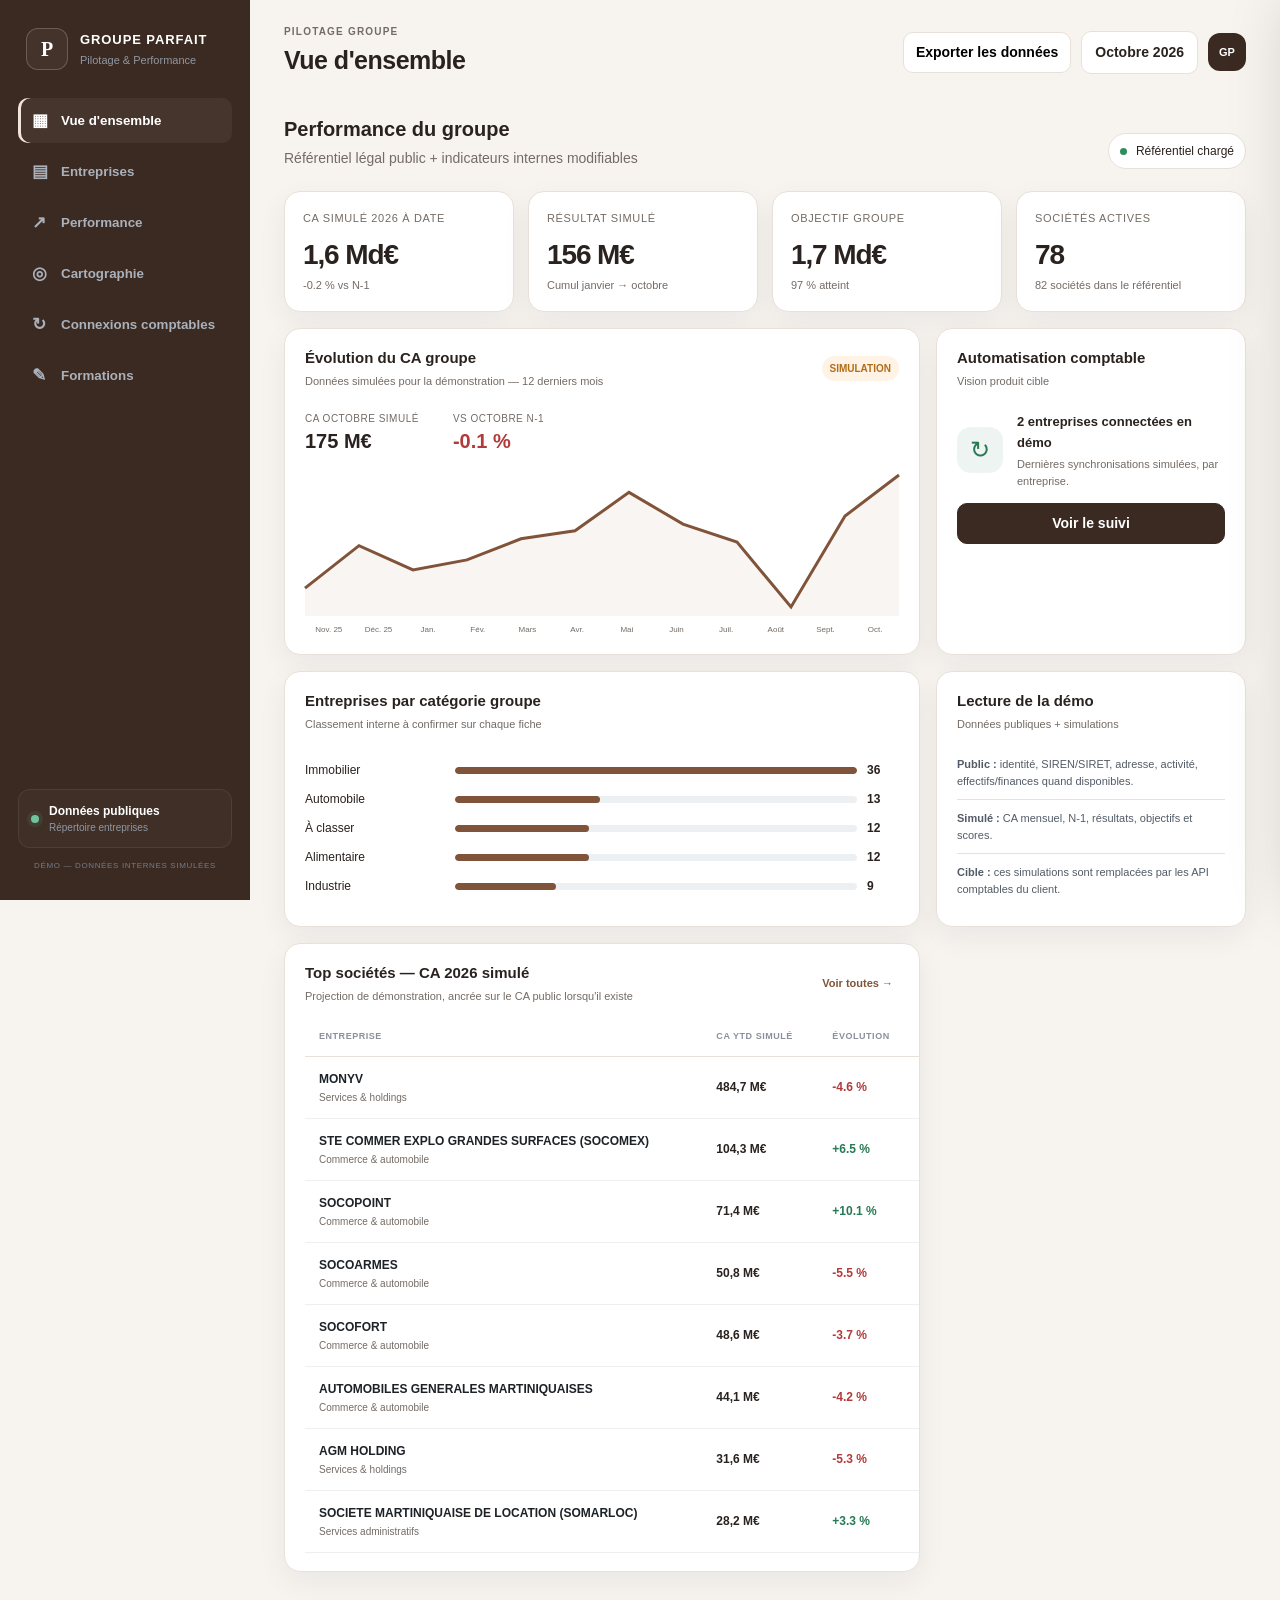
==== commit 628dcf4c: "Suivre les connexions comptables par entreprise" ====
--- a/index.html
+++ b/index.html
@@ -7,6 +7,7 @@
   <link rel="stylesheet" href="style.css?v=20261021-4" />
   <link rel="stylesheet" href="cartography.css?v=20261021-4" />
   <link rel="stylesheet" href="training.css?v=20261029-1" />
+  <link rel="stylesheet" href="connections.css?v=20261029-1" />
 </head>
 <body>
   <div class="app-shell">
@@ -145,13 +146,20 @@
       </section>
 
       <section id="connectionsView" class="view">
-        <div class="notice"><b>Vision cible du produit.</b> Les connexions ci-dessous sont présentées dans la démo pour illustrer l'automatisation future. Les boutons de connexion sont simulés localement.</div>
+        <div class="notice"><b>Connexions de démonstration.</b> Les statuts et dates de synchronisation ci-dessous sont simulés dans ce navigateur. Aucun logiciel comptable réel n’est connecté et aucune donnée n’est importée automatiquement.</div>
         <div class="connection-hero panel">
-          <div><p class="eyebrow">CENTRALISATION FINANCIÈRE</p><h2>Connecter les outils comptables du groupe</h2><p>Chaque filiale peut conserver son logiciel actuel. Le dashboard normalise ensuite les données pour offrir une lecture groupe homogène : CA, résultat, trésorerie, créances, dettes, marges et KPI.</p></div>
+          <div><p class="eyebrow">SUIVI PAR ENTREPRISE</p><h2>Connexions comptables</h2><p>Retrouvez le logiciel de chaque société, renseignez les outils manquants et suivez l’état de connexion et la dernière synchronisation, entreprise par entreprise.</p></div>
           <div class="sync-visual"><div class="sync-node">Sage</div><div class="sync-node">Cegid</div><div class="sync-center">PARFAIT<br><small>Data Hub</small></div><div class="sync-node">EBP</div><div class="sync-node">ERP</div></div>
         </div>
+        <div id="connectionSummary" class="connection-summary"></div>
+        <div class="connection-section-title"><div><h3>Écosystème comptable</h3><p>Sélectionnez un logiciel pour filtrer les entreprises qui l’utilisent.</p></div><button type="button" class="connection-reset-filter" id="connectionResetTool" hidden>Voir tous les logiciels ×</button></div>
         <div class="connections-grid" id="connectionsGrid"></div>
-        <div class="panel data-flow"><div class="panel-head"><div><h3>Flux cible</h3><p>Exemple d'architecture fonctionnelle</p></div></div><div class="flow-row"><div>Outils comptables<br><small>Sage · Cegid · EBP · ERP</small></div><span>→</span><div>Connecteurs<br><small>API · SFTP · imports</small></div><span>→</span><div>Modèle financier commun<br><small>CA · résultat · cash · KPI</small></div><span>→</span><div>Dashboard groupe<br><small>Temps quasi-réel</small></div></div></div>
+        <div class="panel connection-workspace">
+          <div class="connection-workspace-head"><div><h3>Entreprises du groupe</h3><p>Recherchez une société, puis ouvrez sa fiche de connexion.</p></div><span id="connectionResultCount"></span></div>
+          <div class="connection-toolbar"><label class="connection-search"><span aria-hidden="true">⌕</span><input id="connectionSearch" type="search" placeholder="Nom, SIREN, ville ou logiciel…" aria-label="Rechercher une entreprise à connecter" /></label><select id="connectionStatusFilter" aria-label="Filtrer par statut de connexion"><option value="all">Tous les statuts</option><option value="connected">Connectées (démo)</option><option value="pending">Outil connu, non connecté</option><option value="missing">Logiciel non renseigné</option></select></div>
+          <div class="connection-layout"><div id="connectionCompanyList" class="connection-company-list"></div><aside id="connectionDetail" class="connection-detail" aria-label="Détail de la connexion comptable"></aside></div>
+        </div>
+        <div class="panel data-flow"><div class="panel-head"><div><h3>Flux cible en production</h3><p>Cette chaîne est illustrée, pas encore active dans la démo.</p></div></div><div class="flow-row"><div>Logiciel de chaque société<br><small>Renseigné dans sa fiche</small></div><span>→</span><div>Connecteur dédié<br><small>API · export · SFTP</small></div><span>→</span><div>Données financières fiables<br><small>Contrôles · historique</small></div><span>→</span><div>Dashboard groupe<br><small>Actualisation vérifiée</small></div></div></div>
       </section>
 
       <section id="registrationsView" class="view">
@@ -199,7 +207,8 @@
   </div>
 
   <script src="data/companies-data.js"></script>
-  <script src="app.js?v=20261029-1"></script>
+  <script src="connections.js?v=20261029-1"></script>
+  <script src="app.js?v=20261029-2"></script>
   <script src="training.js?v=20261029-1"></script>
 </body>
 </html>
--- a/connections.css
+++ b/connections.css
@@ -0,0 +1,26 @@
+.connection-hero{margin-bottom:14px;background:linear-gradient(130deg,#fff 55%,#f4e9df)}
+.connection-summary{display:grid;grid-template-columns:repeat(4,minmax(0,1fr));gap:12px;margin:0 0 22px}
+.connection-summary>div{padding:16px 18px;border:1px solid var(--line);border-radius:13px;background:#fff;box-shadow:var(--shadow)}
+.connection-summary b,.connection-summary span{display:block}.connection-summary b{font-size:25px;line-height:1.1;color:var(--dark)}.connection-summary span{margin-top:6px;color:var(--muted);font-size:11px}
+.connection-section-title{display:flex;align-items:end;justify-content:space-between;gap:14px;margin:0 2px 11px}.connection-section-title h3{font-size:15px;margin:0}.connection-section-title p{font-size:11px;color:var(--muted);margin:2px 0 0}
+.connection-reset-filter{border:0;background:none;color:var(--accent);font:inherit;font-size:11px;font-weight:700;cursor:pointer}
+#connectionsGrid.connections-grid{display:grid;grid-template-columns:repeat(5,minmax(0,1fr));gap:9px;margin:0 0 18px}
+.accounting-tool-card{border:1px solid var(--line);border-radius:12px;background:#fff;padding:10px;text-align:left;cursor:pointer;display:grid;gap:6px;box-shadow:0 2px 7px #3b2a220b;min-width:0}
+.accounting-tool-card:hover{border-color:#bc9c83;background:#fdf9f5}.accounting-tool-card.active{border-color:var(--accent);box-shadow:0 0 0 2px #80543a25;background:#fcf7f2}
+.accounting-tool-card-top{display:flex;align-items:center;gap:9px}.accounting-tool-mark{width:34px;height:34px;flex:0 0 34px;border-radius:9px;background:#f2e6dc;color:var(--accent);display:grid;place-items:center;font-size:13px;font-weight:850}
+.accounting-tool-card strong{font-size:12px;overflow:hidden;text-overflow:ellipsis;white-space:nowrap}.accounting-tool-card small{display:block;color:var(--muted);font-size:10px;line-height:1.4;min-height:27px}.accounting-tool-card-footer{display:flex;justify-content:space-between;gap:5px;align-items:center;padding-top:8px;border-top:1px solid var(--line);color:var(--muted);font-size:10px}.accounting-tool-card-footer b{color:var(--accent)}
+.connection-workspace{margin-bottom:16px;overflow:hidden}.connection-workspace-head{display:flex;justify-content:space-between;align-items:center;gap:12px;padding:18px 20px 10px}.connection-workspace-head h3{margin:0;font-size:16px}.connection-workspace-head p{margin:2px 0 0;color:var(--muted);font-size:11px}#connectionResultCount{white-space:nowrap;color:var(--muted);font-size:11px}
+.connection-toolbar{display:flex;gap:9px;padding:0 20px 16px}.connection-search{flex:1;min-width:0;display:flex;align-items:center;gap:8px;padding:8px 11px;border:1px solid var(--line);border-radius:9px;background:#faf8f6}.connection-search span{font-size:19px;color:var(--accent)}.connection-search input{flex:1;min-width:0;border:0;outline:0;background:transparent;font:inherit;font-size:12px;color:var(--text)}.connection-toolbar select{border:1px solid var(--line);border-radius:9px;background:#fff;padding:9px;font:inherit;font-size:11px;color:var(--text)}
+.connection-layout{display:grid;grid-template-columns:minmax(0,1fr) minmax(320px,390px);border-top:1px solid var(--line);min-height:490px}.connection-company-list{max-height:645px;overflow:auto;min-width:0}
+.company-connection-row{width:100%;display:grid;grid-template-columns:38px minmax(0,1fr) auto;align-items:center;gap:12px;text-align:left;padding:13px 17px;border:0;border-bottom:1px solid #f0eae5;background:#fff;color:var(--text);font:inherit;cursor:pointer}
+.company-connection-row:hover{background:#fcf8f4}.company-connection-row.active{background:#f6ece3;box-shadow:inset 3px 0 var(--accent)}
+.company-connection-monogram{width:38px;height:38px;border-radius:10px;background:#f1e8df;color:var(--accent);display:grid;place-items:center;font-size:13px;font-weight:800}.company-connection-main{min-width:0}.company-connection-main strong,.company-connection-main small{display:block}.company-connection-main strong{font-size:11px;white-space:nowrap;overflow:hidden;text-overflow:ellipsis}.company-connection-main small{font-size:10px;color:var(--muted);white-space:nowrap;overflow:hidden;text-overflow:ellipsis;margin-top:3px}
+.company-connection-side{display:grid;justify-items:end;gap:4px;text-align:right}.company-connection-side small{font-size:9px;color:var(--muted);white-space:nowrap}.connection-badge{display:inline-flex;align-items:center;gap:5px;border-radius:99px;padding:4px 7px;font-size:9px;font-weight:750;white-space:nowrap}.connection-badge::before{content:"";width:6px;height:6px;border-radius:50%;background:currentColor}.connection-badge.connected{background:#e8f3ed;color:#2f8259}.connection-badge.pending{background:#fff2e6;color:#9b5c22}.connection-badge.missing{background:#f0f1f2;color:#727981}.connection-badge.demo{background:#efe9e3;color:#755d49}
+.connection-detail{border-left:1px solid var(--line);background:#fcfaf8;min-width:0}.connection-detail-head{padding:22px 20px 18px;background:#fff;border-bottom:1px solid var(--line)}.connection-detail-head .eyebrow{margin-bottom:7px}.connection-detail-head h3{font-size:19px;line-height:1.25;margin:0 0 7px}.connection-detail-head p{font-size:11px;color:var(--muted);margin:0 0 12px}.connection-detail-head .connection-badge{font-size:10px}
+.connection-detail-body{padding:20px}.connection-detail-section{margin-bottom:22px}.connection-detail-section h4{font-size:12px;margin:0 0 4px}.connection-detail-section p{font-size:10px;color:var(--muted);margin:0 0 13px}.connection-software-form{display:grid;gap:10px}.connection-software-form label{font-size:10px;color:var(--muted);font-weight:700}.connection-software-form select,.connection-software-form input{display:block;width:100%;border:1px solid var(--line);border-radius:8px;padding:9px;font:inherit;color:var(--text);background:#fff;margin-top:5px}.connection-software-form .btn{justify-self:start;font-size:11px}.connection-form-status{font-size:10px;color:var(--green);min-height:14px}
+.connection-software-source{display:inline-block;margin-bottom:10px;padding:3px 6px;border-radius:5px;background:#eee5db;color:#80543a;font-size:9px;font-weight:700}.connection-sync-card{border:1px solid var(--line);background:#fff;border-radius:11px;padding:14px}.connection-sync-card-top{display:flex;justify-content:space-between;align-items:center;gap:8px}.connection-sync-card strong{font-size:12px}.connection-sync-card p{margin:10px 0 0;font-size:10px;color:var(--muted)}.connection-sync-actions{display:flex;gap:7px;flex-wrap:wrap;margin-top:12px}.connection-sync-actions .btn{font-size:10px;padding:8px 10px}.connection-sync-actions .btn:disabled{opacity:.5;cursor:not-allowed}.connection-sync-time{display:flex;align-items:center;gap:8px;padding:10px 0;border-top:1px solid var(--line);margin-top:12px;color:var(--muted);font-size:10px}.connection-sync-time b{color:var(--text);font-size:11px}
+.connection-data-preview{display:grid;grid-template-columns:repeat(3,1fr);gap:7px}.connection-data-preview div{border:1px solid var(--line);border-radius:8px;background:#fff;padding:8px}.connection-data-preview b,.connection-data-preview span{display:block}.connection-data-preview b{font-size:11px}.connection-data-preview span{color:var(--muted);font-size:9px}.connection-empty{padding:36px 20px;text-align:center;color:var(--muted);font-size:11px}.connection-empty b{display:block;color:var(--text);font-size:12px;margin-bottom:5px}
+@media(max-width:1350px){#connectionsGrid.connections-grid{grid-template-columns:repeat(4,minmax(0,1fr))}.connection-layout{grid-template-columns:minmax(0,1fr) minmax(280px,340px)}}
+@media(max-width:1050px){#connectionsGrid.connections-grid{grid-template-columns:repeat(3,minmax(0,1fr))}}
+@media(max-width:900px){.connection-layout{grid-template-columns:1fr}.connection-company-list{max-height:340px}.connection-detail{border-left:0;border-top:1px solid var(--line)}}
+@media(max-width:650px){.connection-summary{grid-template-columns:repeat(2,minmax(0,1fr))}.connection-toolbar{flex-direction:column}.connection-toolbar select{width:100%}#connectionsGrid.connections-grid{grid-template-columns:repeat(2,minmax(0,1fr))}.accounting-tool-card{padding:10px}.company-connection-row{grid-template-columns:32px minmax(0,1fr);gap:8px}.company-connection-monogram{width:32px;height:32px}.company-connection-side{grid-column:2;justify-items:start;text-align:left;display:flex;flex-wrap:wrap;align-items:center}.connection-data-preview{grid-template-columns:1fr 1fr}}
